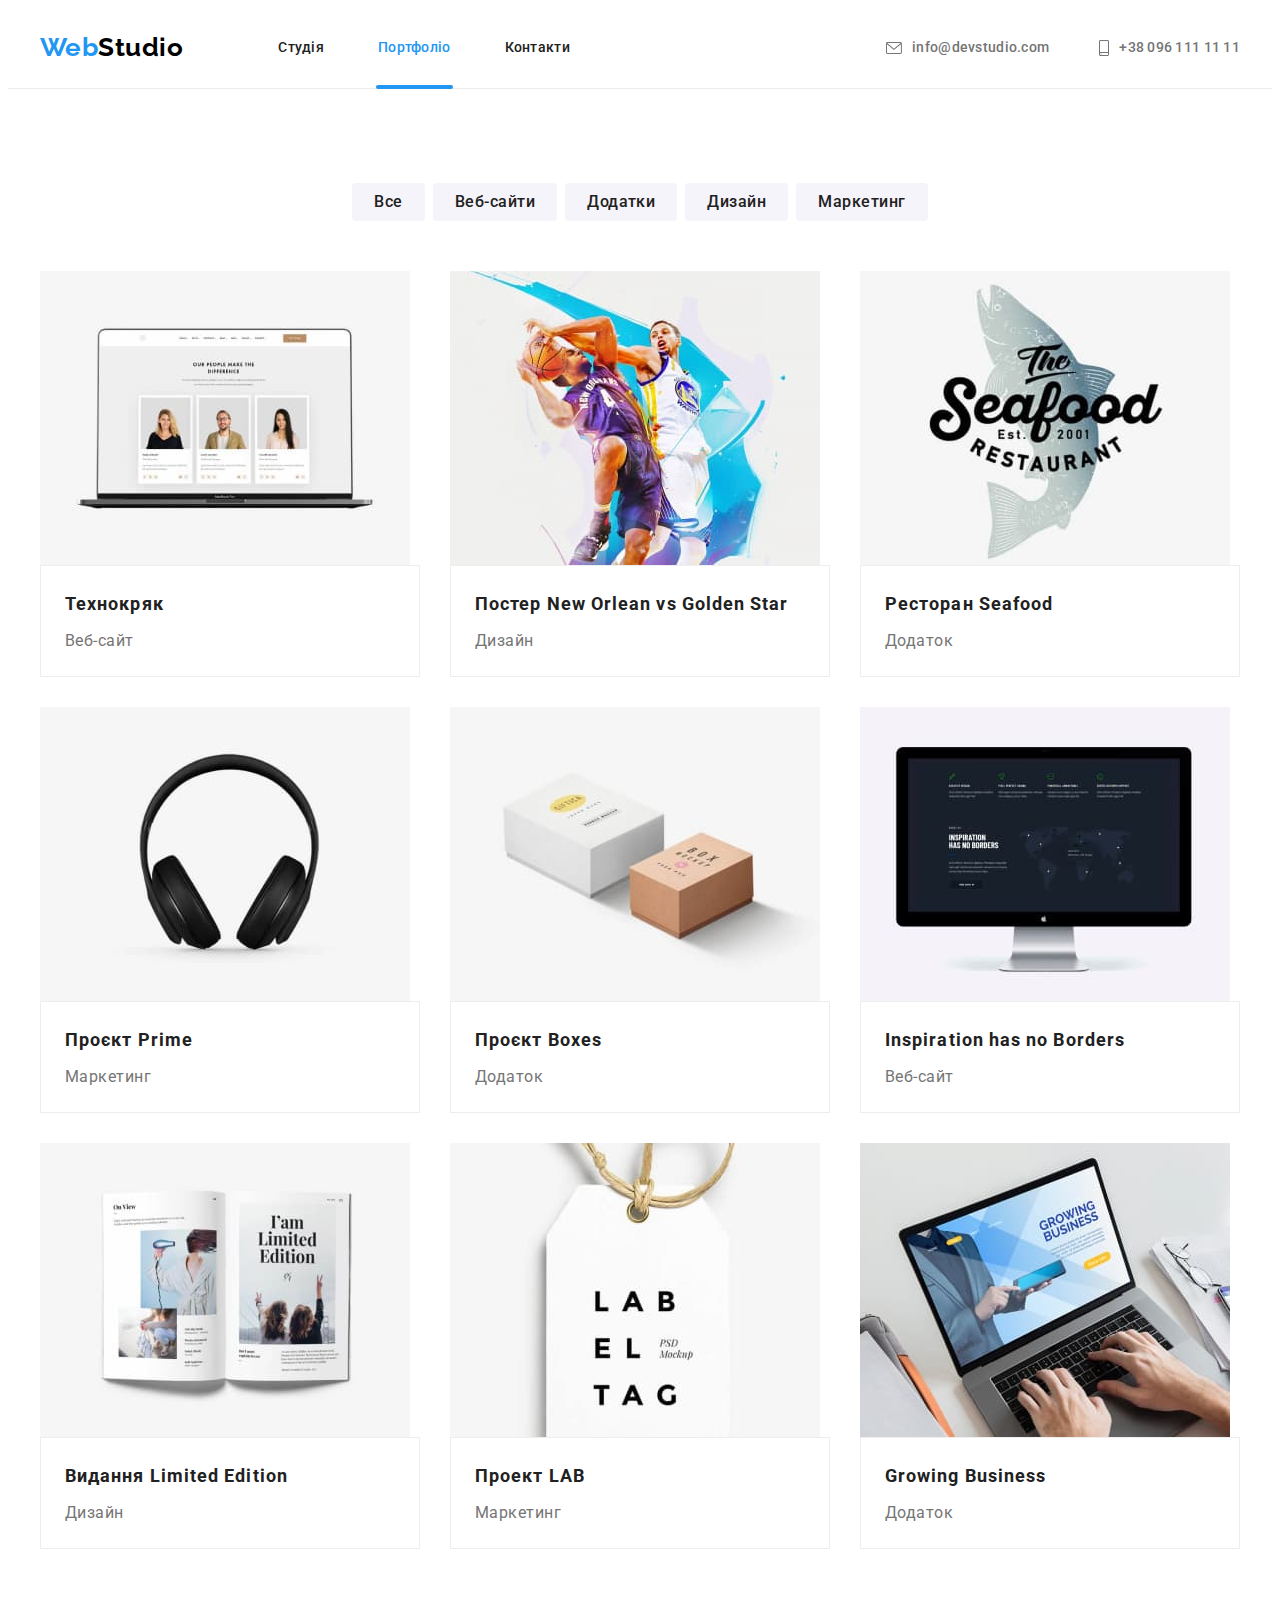
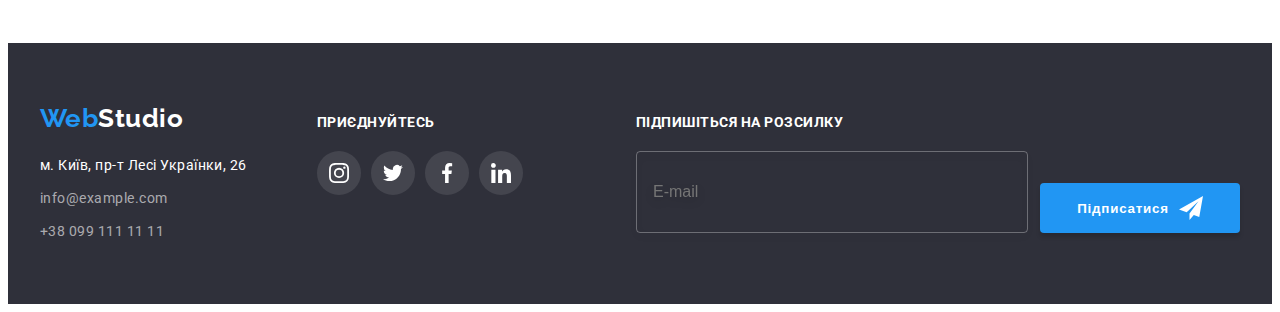
==== portfolio.html @ da23e542 "add partials" ====
<!DOCTYPE html>
<html lang="uk">
	<head>
		<meta charset="UTF-8" />
		<meta http-equiv="X-UA-Compatible" content="IE=edge" />
		<meta name="viewport" content="width=device-width, initial-scale=1.0" />
		<title>Document</title>
		<link rel="preconnect" href="https://fonts.googleapis.com" />
		<link rel="preconnect" href="https://fonts.gstatic.com" crossorigin />
		<link
			href="https://fonts.googleapis.com/css2?family=Raleway:wght@700&family=Roboto:wght@400;500;700;900&display=swap"
			rel="stylesheet"
		/>
		<link
			rel="stylesheet"
			href="https://cdnjs.cloudflare.com/ajax/libs/modern-normalize/1.1.0/modern-normalize.min.css"
			integrity="sha512-wpPYUAdjBVSE4KJnH1VR1HeZfpl1ub8YT/NKx4PuQ5NmX2tKuGu6U/JRp5y+Y8XG2tV+wKQpNHVUX03MfMFn9Q=="
			crossorigin="anonymous"
			referrerpolicy="no-referrer"
		/>
		<link rel="stylesheet" href="./css/styles.css" />
		<link rel="stylesheet" href="./css/main.min.css" />
	</head>
	<body>
		<!--  Шапка сторінки  -->
		<header class="header">
			<div class="container header-container">
				<nav class="header-nav">
					<a href="./index.html" class="header-logo link"> Web<span>Studio</span> </a>

					<ul class="header-list list">
						<li class="header-item">
							<a href="./index.html" class="header-link link">Студія</a>
						</li>
						<li class="header-item">
							<a href="./portfolio.html" class="header-link link current">Портфоліо</a>
						</li>
						<li class="header-item">
							<a href="" class="header-link link">Контакти</a>
						</li>
					</ul>
				</nav>

				<ul class="contacts-list list">
					<li class="contacts-item">
						<a href="mailto:info@devstudio.com" class="contacts-link link">
							<svg class="header-contact-icon" width="16" height="12">
								<use href="./images/icons.svg#icon-envelope"></use>
							</svg>
							info@devstudio.com
						</a>
					</li>
					<li class="contacts-item">
						<a href="tel:+380961111111" class="contacts-link link">
							<svg class="header-contact-icon" width="10" height="16">
								<use href="./images/icons.svg#icon-smartphone"></use>
							</svg>
							+38 096 111 11 11</a
						>
					</li>
				</ul>
			</div>
		</header>

		<!--  Унікальний контент сторінки  -->
		<main>
			<section class="projects section">
				<h1 class="visually-hidden">Портфоліо</h1>

				<div class="container">
					<!-- Button -->
					<ul class="buttons-list list">
						<li class="buttons-item">
							<button type="button" class="portfolio-btn">Все</button>
						</li>
						<li class="buttons-item">
							<button type="button" class="portfolio-btn">Веб-сайти</button>
						</li>
						<li class="buttons-item">
							<button type="button" class="portfolio-btn">Додатки</button>
						</li>
						<li class="buttons-item">
							<button type="button" class="portfolio-btn">Дизайн</button>
						</li>
						<li class="buttons-item">
							<button type="button" class="portfolio-btn">Маркетинг</button>
						</li>
					</ul>

					<!-- Project -->
					<ul class="projects-list list">
						<li class="project-item">
							<a href="" class="project-link link">
								<div class="project-overlay">
									<img src="./images/w-technokryak.jpg" alt="сторінка сайту на екрані ноутбука" width="370" />

									<p class="project-text">
										Ресурс пропонує комплексні пропозиції з різним рівнем функціоналу та сервісів. Все це дозволить
										відвідувачу отримати вичерпні відомості про компанію чи приватну особу.
									</p>
								</div>

								<div class="project-info">
									<h2 class="projects-title">Технокряк</h2>
									<p class="projects-text">Веб-сайт</p>
								</div>
							</a>
						</li>
						<li class="project-item">
							<a href="" class="project-link link">
								<div class="project-overlay">
									<img src="./images/d-neworlean.jpg" alt="чоловіки грають в баскетбол" width="370" />

									<p class="project-text">
										Ресурс пропонує комплексні пропозиції з різним рівнем функціоналу та сервісів. Все це дозволить
										відвідувачу отримати вичерпні відомості про компанію чи приватну особу.
									</p>
								</div>

								<div class="project-info">
									<h2 class="projects-title">
										Постер
										<span lang="en">New Orlean vs Golden Star</span>
									</h2>
									<p class="projects-text">Дизайн</p>
								</div>
							</a>
						</li>
						<li class="project-item">
							<a href="" class="project-link link">
								<div class="project-overlay">
									<img src="./images/a-seafood.jpg" alt="малюнок риби" width="370" />

									<p class="project-text">
										Ресурс пропонує комплексні пропозиції з різним рівнем функціоналу та сервісів. Все це дозволить
										відвідувачу отримати вичерпні відомості про компанію чи приватну особу.
									</p>
								</div>

								<div class="project-info">
									<h2 class="projects-title">
										Ресторан
										<span lang="en">Seafood</span>
									</h2>
									<p class="projects-text">Додаток</p>
								</div>
							</a>
						</li>
						<li class="project-item">
							<a href="" class="project-link link">
								<div class="project-overlay">
									<img src="./images/m-prime.jpg" alt="великі навушники" width="370" />

									<p class="project-text">
										Ресурс пропонує комплексні пропозиції з різним рівнем функціоналу та сервісів. Все це дозволить
										відвідувачу отримати вичерпні відомості про компанію чи приватну особу.
									</p>
								</div>

								<div class="project-info">
									<h2 class="projects-title">
										Проєкт
										<span lang="en">Prime</span>
									</h2>
									<p class="projects-text">Маркетинг</p>
								</div>
							</a>
						</li>
						<li class="project-item">
							<a href="" class="project-link link">
								<div class="project-overlay">
									<img src="./images/a-boxes.jpg" alt="дві коробки" width="370" />

									<p class="project-text">
										Ресурс пропонує комплексні пропозиції з різним рівнем функціоналу та сервісів. Все це дозволить
										відвідувачу отримати вичерпні відомості про компанію чи приватну особу.
									</p>
								</div>

								<div class="project-info">
									<h2 class="projects-title">
										Проєкт
										<span lang="en">Boxes</span>
									</h2>
									<p class="projects-text">Додаток</p>
								</div>
							</a>
						</li>
						<li class="project-item">
							<a href="" class="project-link link">
								<div class="project-overlay">
									<img src="./images/w-inspiration.jpg" alt="монітор комп'ютера з відкритою сторінкою" width="370" />

									<p class="project-text">
										Ресурс пропонує комплексні пропозиції з різним рівнем функціоналу та сервісів. Все це дозволить
										відвідувачу отримати вичерпні відомості про компанію чи приватну особу.
									</p>
								</div>

								<div class="project-info">
									<h2 class="projects-title">
										<span lang="en">Inspiration has no Borders</span>
									</h2>
									<p class="projects-text">Веб-сайт</p>
								</div>
							</a>
						</li>
						<li class="project-item">
							<a href="" class="project-link link">
								<div class="project-overlay">
									<img
										src="./images/d-limited.jpg"
										alt="відкрита книга із зображенням жінок з довгим волоссям"
										width="370"
									/>

									<p class="project-text">
										Ресурс пропонує комплексні пропозиції з різним рівнем функціоналу та сервісів. Все це дозволить
										відвідувачу отримати вичерпні відомості про компанію чи приватну особу.
									</p>
								</div>

								<div class="project-info">
									<h2 class="projects-title">
										Видання
										<span lang="en">Limited Edition</span>
									</h2>
									<p class="projects-text">Дизайн</p>
								</div>
							</a>
						</li>
						<li class="project-item">
							<a href="" class="project-link link">
								<div class="project-overlay">
									<img src="./images/m-lab.jpg" alt="бірка на шнурку" width="370" />

									<p class="project-text">
										Ресурс пропонує комплексні пропозиції з різним рівнем функціоналу та сервісів. Все це дозволить
										відвідувачу отримати вичерпні відомості про компанію чи приватну особу.
									</p>
								</div>

								<div class="project-info">
									<h2 class="projects-title">
										Проект
										<span lang="en">LAB</span>
									</h2>
									<p class="projects-text">Маркетинг</p>
								</div>
							</a>
						</li>
						<li class="project-item">
							<a href="" class="project-link link">
								<div class="project-overlay">
									<img src="./images/a-growing.jpg" alt="людина працює на ноутбуці" width="370" />

									<p class="project-text">
										Ресурс пропонує комплексні пропозиції з різним рівнем функціоналу та сервісів. Все це дозволить
										відвідувачу отримати вичерпні відомості про компанію чи приватну особу.
									</p>
								</div>

								<div class="project-info">
									<h2 class="projects-title">
										<span lang="en">Growing Business</span>
									</h2>
									<p class="projects-text">Додаток</p>
								</div>
							</a>
						</li>
					</ul>
				</div>
			</section>
		</main>

		<!--  Підвал  -->
		<footer class="footer">
			<div class="container footer-info">
				<div class="footer-contact">
					<a href="./index.html" class="footer-logo link"> Web<span>Studio</span> </a>
					<address class="footer-address">
						<ul class="footer-list list">
							<li class="footer-item">
								<a
									href="https://goo.gl/maps/7Z4Gu6gyvnYNkvbY8"
									target="_blank"
									rel="noopener noreferrer nofollow"
									class="footer-location link"
								>
									м. Київ, пр-т Лесі Українки, 26
								</a>
							</li>
							<li class="footer-item">
								<a href="mailto:info@example.com" class="footer-link link">info@example.com</a>
							</li>
							<li class="footer-item">
								<a href="tel:+380991111111" class="footer-link link">+38 099 111 11 11</a>
							</li>
						</ul>
					</address>
				</div>
				<div class="footer-socials">
					<h2 class="footer-title">приєднуйтесь</h2>

					<ul class="footer-socials-list list">
						<li class="footer-socials-item">
							<a href="" class="footer-socials-link" aria-label="Instagram">
								<span class="visually-hidden">Instagram</span>
								<svg class="footer-social-icon" width="20" height="20">
									<use href="./images/icons.svg#icon-instagram"></use>
								</svg>
							</a>
						</li>
						<li class="footer-socials-item">
							<a href="" class="footer-socials-link" aria-label="Twitter">
								<span class="visually-hidden">Twitter</span>
								<svg class="footer-social-icon" width="20" height="20">
									<use href="./images/icons.svg#icon-twitter"></use>
								</svg>
							</a>
						</li>
						<li class="footer-socials-item">
							<a href="" class="footer-socials-link" aria-label="Facebook">
								<span class="visually-hidden">Facebook</span>
								<svg class="footer-social-icon" width="20" height="20">
									<use href="./images/icons.svg#icon-facebook"></use>
								</svg>
							</a>
						</li>
						<li class="footer-socials-item">
							<a href="" class="footer-socials-link" aria-label="Linked In">
								<span class="visually-hidden">Linked In</span>
								<svg class="footer-social-icon" width="20" height="20">
									<use href="./images/icons.svg#icon-linkedin"></use>
								</svg>
							</a>
						</li>
					</ul>
				</div>

				<form class="footer-form">
					<div class="footer-form-input">
						<label for="footer-email" class="footer-title-input">Підпишіться на розсилку</label>
						<input type="email" class="footer-input" name="email" id="footer-email" placeholder="E-mail" required />
					</div>
					<button type="submit" class="footer-button">
						Підписатися
						<svg class="footer-input-icon" width="24" height="24">
							<use href="./images/icons.svg#icon-send"></use>
						</svg>
					</button>
				</form>
			</div>
		</footer>
	</body>
</html>
---- css/styles.css ----
:root {
	--primary-text-color: #212121;
	--secondary-text-color: #757575;
	--tertiary-text-color: #ffffff;
	--accent-color: #2196f3;
	--primary-btn-color: #2196f3;
	--secondary-btn-color: #f5f4fa;
	--logo-color: #000000;
	--primary-bg-color: #ffffff;
	--secondary-bg-color: #2f303a;
	--section-bg-color: #f5f4fa;
	--link-color: rgba(255, 255, 255, 0.6);
	--primary-icon-color: #afb1b8;
	--transition-duration: 250ms;
	--transition-timing-function: cubic-bezier(0.4, 0, 0.2, 1);
	--overlay: rgba(33, 150, 243, 0.9);
	--button-hover: #188ce8;
}

body {
	font-family: "Roboto", sans-serif;
	font-size: 16px;
	line-height: 1.14;
	letter-spacing: 0.03em;
	color: var(--primary-text-color);
	background-color: var(--primary-bg-color);
}

.container {
	width: 1200px;
	padding-right: 15px;
	padding-left: 15px;
	margin: 0 auto;
}

h1,
h2,
h3,
h4,
h5,
h6,
ul,
p {
	margin: 0;
}

ul,
p {
	padding-left: 0;
}

img {
	display: block;
	max-width: 100%;
	height: auto;
}

.list {
	list-style: none;
}

.link {
	text-decoration: none;
}

.section {
	padding: 94px 0;
}

/* ---------- header ----------*/

/* ---------- hero ---------- */

/* ---------- features ---------- */

/* ---------- abaut us ---------- */

/* ---------- team ---------- */

/* ---------- Client ---------- */

/* ---------- portfolio ---------- */

/* ---------- button ---------- */

/* ---------- projects ---------- */

/* ---------- footer ---------- */

/* ---------- form ---------- */
/* ---------- modal ---------- */
---- css/main.min.css ----
.header-logo,.footer-logo{font-family:"Raleway",sans-serif;font-weight:700;font-size:26px;line-height:1.19;color:var(--accent-color)}.header-logo{margin-right:93px;padding-top:24px;padding-bottom:25px}.header-logo span{color:var(--logo-color)}.footer-logo span{color:var(--tertiary-text-color)}.header{border-bottom:1px solid #ececec}.header-container{display:flex;align-items:center}.header-nav{display:flex;align-items:center}.header-list{display:flex}.header-list .current{position:relative;color:var(--accent-color)}.current::after{display:block;content:"";position:absolute;left:0;bottom:-1px;width:100%;height:4px;border-radius:2px;background-color:var(--accent-color)}.header-item:not(:last-child){margin-right:50px}.header-link{display:block;padding-top:32px;padding-right:2px;padding-left:2px;padding-bottom:32px;font-weight:500;font-size:14px;letter-spacing:.02em;color:var(--primary-text-color);transition:color var(--transition-duration) var(--transition-timing-function)}.header-link:hover,.header-link:focus{color:var(--accent-color)}.contacts-list{display:flex;margin-left:auto}.contacts-item+.contacts-item{margin-left:50px}.contacts-link{display:flex;align-items:center;padding-top:32px;padding-bottom:32px;font-style:normal;font-weight:500;font-size:14px;letter-spacing:.02em;color:var(--secondary-text-color);transition:color var(--transition-duration) var(--transition-timing-function)}.contacts-link:hover,.contacts-link:focus{color:var(--accent-color)}.header-contact-icon{fill:currentColor;margin-right:10px}.hero{max-width:1600px;min-height:600px;margin-right:auto;margin-left:auto;padding-top:200px;padding-bottom:200px;text-align:center;background-color:#c4c4c4;background-image:linear-gradient(to right, rgba(47, 48, 58, 0.4), rgba(47, 48, 58, 0.4)),url(../images/hero.jpg);background-repeat:no-repeat;background-position:center;background-size:cover}.hero-title{width:696px;margin-left:auto;margin-right:auto;margin-bottom:30px;font-weight:900;font-size:44px;line-height:1.36;letter-spacing:.06em;text-transform:uppercase;color:var(--tertiary-text-color)}.hero-btn{display:inline-block;min-width:216px;padding:10px 32px;border:none;border-radius:4px;font-family:inherit;font-weight:700;font-size:16px;line-height:1.88;letter-spacing:.06em;text-decoration:none;color:var(--tertiary-text-color);background-color:var(--primary-btn-color);filter:drop-shadow(0px 4px 4px rgba(0, 0, 0, 0.15));cursor:pointer;transition:background-color var(--transition-duration) var(--transition-timing-function)}.hero-btn:hover,.hero-btn:focus{background-color:var(--button-hover)}.features{color:var(--secondary-text-color)}.visually-hidden{position:absolute;white-space:nowrap;width:1px;height:1px;overflow:hidden;border:0;padding:0;clip:rect(0 0 0 0);clip-path:inset(50%);margin:-1px}.features-list{display:flex}.features-item{width:calc((100% - 90px)/4)}.features-item:not(:last-child){margin-right:30px}.features-item-icon{display:flex;justify-content:center;align-items:center;height:120px;margin-bottom:30px;border-radius:4px;background-color:var(--section-bg-color)}.feature-title,.label{font-size:14px;text-transform:uppercase;color:var(--primary-text-color)}.feature-title{margin-bottom:10px}.features-text{font-size:14px;line-height:1.71}.abaut{padding-top:0;text-align:center}.title{margin-bottom:50px;font-size:36px;line-height:1.17}.abaut-list{display:flex;justify-content:space-between}.abaut-item{position:relative}.label{position:absolute;display:flex;justify-content:center;align-items:center;bottom:0;width:100%;height:70px;color:var(--tertiary-text-color);background-color:rgba(47,48,58,.8)}.team{line-height:1.19;text-align:center;background-color:var(--section-bg-color)}.team-list{display:flex;justify-content:space-between}.team-item{width:270px;border-radius:0px 0px 4px 4px;background-color:var(--primary-bg-color);box-shadow:0px 1px 3px rgba(0,0,0,.12),0px 1px 1px rgba(0,0,0,.14),0px 2px 1px rgba(0,0,0,.2)}.team-info{padding:30px 32px;text-align:center}.team-title{margin-bottom:10px;font-weight:500;font-size:16px}.team-text{color:var(--secondary-text-color);margin-bottom:16px}.team-social-list{display:flex}.team-social-item:not(:last-child){margin-right:10px}.team-social-item{width:44px;height:44px}.team-social-link{display:flex;justify-content:center;align-items:center;width:100%;height:100%;border-radius:50%;fill:var(--primary-icon-color);transition:background-color var(--transition-duration) var(--transition-timing-function),fill var(--transition-duration) var(--transition-timing-function)}.team-social-link:hover,.team-social-link:focus{background-color:var(--accent-color);fill:#fff}.clients{text-align:center}.clients-list{display:flex}.clients-item{width:170px;height:92px}.clients-item:not(:last-child){margin-right:30px}.clients-link{display:flex;justify-content:center;align-items:center;width:100%;height:100%;border:1px solid var(--primary-icon-color);border-radius:4px;fill:var(--primary-icon-color);transition:border-color var(--transition-duration) var(--transition-timing-function),fill var(--transition-duration) var(--transition-timing-function)}.clients-link:hover,.clients-link:focus{border-color:var(--accent-color);fill:var(--accent-color)}.buttons-list{display:flex;justify-content:center;margin-bottom:50px}.buttons-item:not(:last-child){margin-right:8px}.portfolio-btn{display:inline-block;padding:6px 22px;border-radius:4px;border:none;font-family:inherit;font-weight:500;font-size:16px;line-height:1.63;letter-spacing:.03em;text-decoration:none;text-align:center;color:var(--primary-text-color);background-color:var(--secondary-btn-color);transition:color var(--transition-duration) var(--transition-timing-function),background-color var(--transition-duration) var(--transition-timing-function),box-shadow var(--transition-duration) var(--transition-timing-function);cursor:pointer}.portfolio-btn:hover,.portfolio-btn:focus{color:var(--tertiary-text-color);background-color:var(--primary-btn-color);box-shadow:0px 3px 1px rgba(0,0,0,.1),0px 1px 2px rgba(0,0,0,.08),0px 2px 2px rgba(0,0,0,.12)}.projects-list{display:flex;flex-wrap:wrap}.project-item{flex-basis:calc((100% - 60px)/3)}.project-item:not(:nth-child(3n)){margin-right:30px}.project-item:not(:nth-last-child(-n+3)){margin-bottom:30px}.project-link{display:block;transition:box-shadow var(--transition-duration) var(--transition-timing-function)}.project-overlay{position:relative;overflow:hidden}.project-text{position:absolute;padding:63px 24px;top:0;left:0;width:100%;height:100%;color:var(--tertiary-text-color);background-color:var(--overlay);font-size:18px;line-height:1.56;letter-spacing:.03em;transform:translateY(100%);transition:transform var(--transition-duration) var(--transition-timing-function)}.project-link:hover .project-text,.project-link:focus .project-text{box-shadow:0px 1px 1px rgba(0,0,0,.12),0px 4px 4px rgba(0,0,0,.06),1px 4px 6px rgba(0,0,0,.16);transform:translateY(0)}.project-info{padding:20px 24px;border:1px solid #eee}.projects-title{margin-bottom:4px;font-size:18px;line-height:2;letter-spacing:.06em;color:var(--primary-text-color)}.projects-text{line-height:1.88;color:var(--secondary-text-color)}.footer{padding-top:60px;padding-bottom:60px;background-color:var(--secondary-bg-color)}.footer-info{display:flex;align-items:baseline}.footer-contact{margin-right:70px}.footer-address{margin-top:20px}.footer-item:not(:last-child){margin-bottom:9px}.footer-location,.footer-link{font-style:normal;font-weight:400;font-size:14px;line-height:1.71}.footer-location{color:var(--tertiary-text-color);transition:color var(--transition-duration) var(--transition-timing-function)}.footer-link{color:rgba(255,255,255,.6);transition:color var(--transition-duration) var(--transition-timing-function)}.footer-location:hover,.footer-location:focus,.footer-link:hover,.footer-link:focus{color:var(--accent-color)}.footer-title{margin-bottom:20px;font-size:14px;text-transform:uppercase;color:var(--tertiary-text-color)}.footer-socials-list{display:flex}.footer-socials-item:not(:last-child){margin-right:10px}.footer-socials-item{width:44px;height:44px}.footer-socials-link{display:flex;justify-content:center;align-items:center;width:100%;height:100%;border-radius:50%;fill:var(--tertiary-text-color);background-color:rgba(255,255,255,.1);transition:background-color var(--transition-duration) var(--transition-timing-function)}.footer-socials-link:hover,.footer-socials-link:focus{background-color:var(--accent-color)}.footer-form{display:flex;align-items:flex-end;margin-left:auto}.footer-form-input{display:flex;flex-direction:column}.footer-title-input{display:inline-block;margin-bottom:20px;font-weight:700;font-size:14px;text-transform:uppercase;color:var(--tertiary-text-color);cursor:pointer}.footer-input{padding:15px 16px;width:358px;height:50px;border:1px solid rgba(255,255,255,.3);filter:drop-shadow(0px 4px 4px rgba(0, 0, 0, 0.15));border-radius:4px;font-weight:400;font-size:16px;line-height:1.25;color:var(--link-color);background-color:rgba(0,0,0,0)}.footer-button{display:flex;justify-content:center;align-items:center;min-width:200px;height:50px;margin-left:12px;font-weight:700;line-height:1.88;letter-spacing:.06em;color:var(--tertiary-text-color);background-color:var(--primary-btn-color);box-shadow:0px 4px 4px rgba(0,0,0,.15);border-radius:4px;border:none;cursor:pointer;transition:background-color var(--transition-duration) var(--transition-timing-function)}.footer-button:hover,.footer-button:focus{background-color:var(--button-hover)}.footer-input-icon{margin-left:10px;fill:#fff}.backdrop{position:fixed;top:0;left:0;width:100%;height:100%;background:rgba(0,0,0,.2);border:1px solid #000;visibility:visible;opacity:1;transition:visibility var(--transition-duration) var(--transition-timing-function),opacity var(--transition-duration) var(--transition-timing-function)}.backdrop.is-hidden{visibility:hidden;opacity:0;pointer-events:none}.modal{position:absolute;padding:40px;top:50%;left:50%;width:528px;min-height:581px;background:var(--primary-bg-color);box-shadow:0px 1px 3px rgba(0,0,0,.12),0px 1px 1px rgba(0,0,0,.14),0px 2px 1px rgba(0,0,0,.2);border-radius:4px;transform:translate(-50%, -50%) scale(1);transition:transform var(--transition-duration) var(--transition-timing-function),scale var(--transition-duration) var(--transition-timing-function)}.backdrop.is-hidden .modal{transform:translate(-50%, -50%) scale(0)}.btn-close{position:absolute;display:flex;justify-content:center;align-items:center;top:8px;right:8px;width:30px;height:30px;border-radius:50%;border:1px solid rgba(0,0,0,.1);background:#fff;cursor:pointer;transition:fill var(--transition-duration) var(--transition-timing-function)}.btn-close:hover,.btn-close:focus{fill:var(--accent-color)}.modal-title{margin-bottom:12px;font-weight:700;font-size:20px;line-height:1.15;text-align:center;letter-spacing:.03em;color:var(--primary-text-color)}.modal-form{display:flex;flex-direction:column}.form-field:not(:last-child){margin-bottom:10px}.modal-label{margin-bottom:4px;font-weight:400;font-size:12px;line-height:1.17;letter-spacing:.01em;color:var(--secondary-text-color);cursor:pointer}.input-wrap{display:flex;align-items:center;position:relative;cursor:pointer;transition:fill var(--transition-duration) var(--transition-timing-function)}.modal-input{width:100%;height:40px;padding:12px 12px 12px 42px;border:1px solid rgba(33,33,33,.2);border-radius:4px;outline:rgba(0,0,0,0);cursor:pointer;transition:border-color var(--transition-duration) var(--transition-timing-function)}.modal-input:hover,.modal-input:focus,.modal-textarea:hover,.modal-textarea:focus{border-color:var(--accent-color)}.modal-icon{position:absolute;left:12px;top:50%;transform:translateY(-50%);transition:fill var(--transition-duration) var(--transition-timing-function)}.modal-input:hover+.modal-icon,.modal-input:focus+.modal-icon{fill:var(--accent-color)}.textarea-field{margin-bottom:20px}.modal-textarea{width:100%;height:120px;padding:12px 16px;border:1px solid rgba(33,33,33,.2);border-radius:4px;outline:rgba(0,0,0,0);font-size:12px;line-height:1.17;letter-spacing:.01em;resize:none;cursor:pointer;transition:border-color var(--transition-duration) var(--transition-timing-function)}.modal-textarea::placeholder{color:rgba(117,117,117,.5)}.check-label,.label-policy{display:flex;justify-content:center;align-items:center;font-size:14px;line-height:1.71;letter-spacing:.03em;color:var(--secondary-text-color)}.check-label span{display:flex;justify-content:center;align-items:center;width:16px;height:15px;border:2px solid #212121;border-radius:2px;margin-right:8px;transition:background-color var(--transition-duration) var(--transition-timing-function),border-color var(--transition-duration) var(--transition-timing-function)}.check-label-icon{fill:rgba(0,0,0,0);transition:fill var(--transition-duration) var(--transition-timing-function)}.modal-check:checked+.check-label span{background-color:var(--accent-color);border-color:var(--accent-color)}.modal-check:focus+.check-label span{border-color:var(--accent-color)}.modal-check:checked+.check-label .check-label-icon{fill:#fff}.label-policy{text-decoration-line:underline;color:var(--accent-color)}.modal-btn{min-width:200px;height:50px;padding:10px 52px;margin-left:auto;margin-right:auto;font-weight:700;font-size:16px;line-height:1.88;text-align:center;letter-spacing:.06em;color:var(--tertiary-text-color);background-color:var(--primary-btn-color);box-shadow:0px 4px 4px rgba(0,0,0,.15);border-radius:4px;border:none;transition:background-color var(--transition-duration) var(--transition-timing-function)}.modal-btn:hover,.modal-btn:focus{background-color:var(--button-hover)}/*# sourceMappingURL=main.min.css.map */
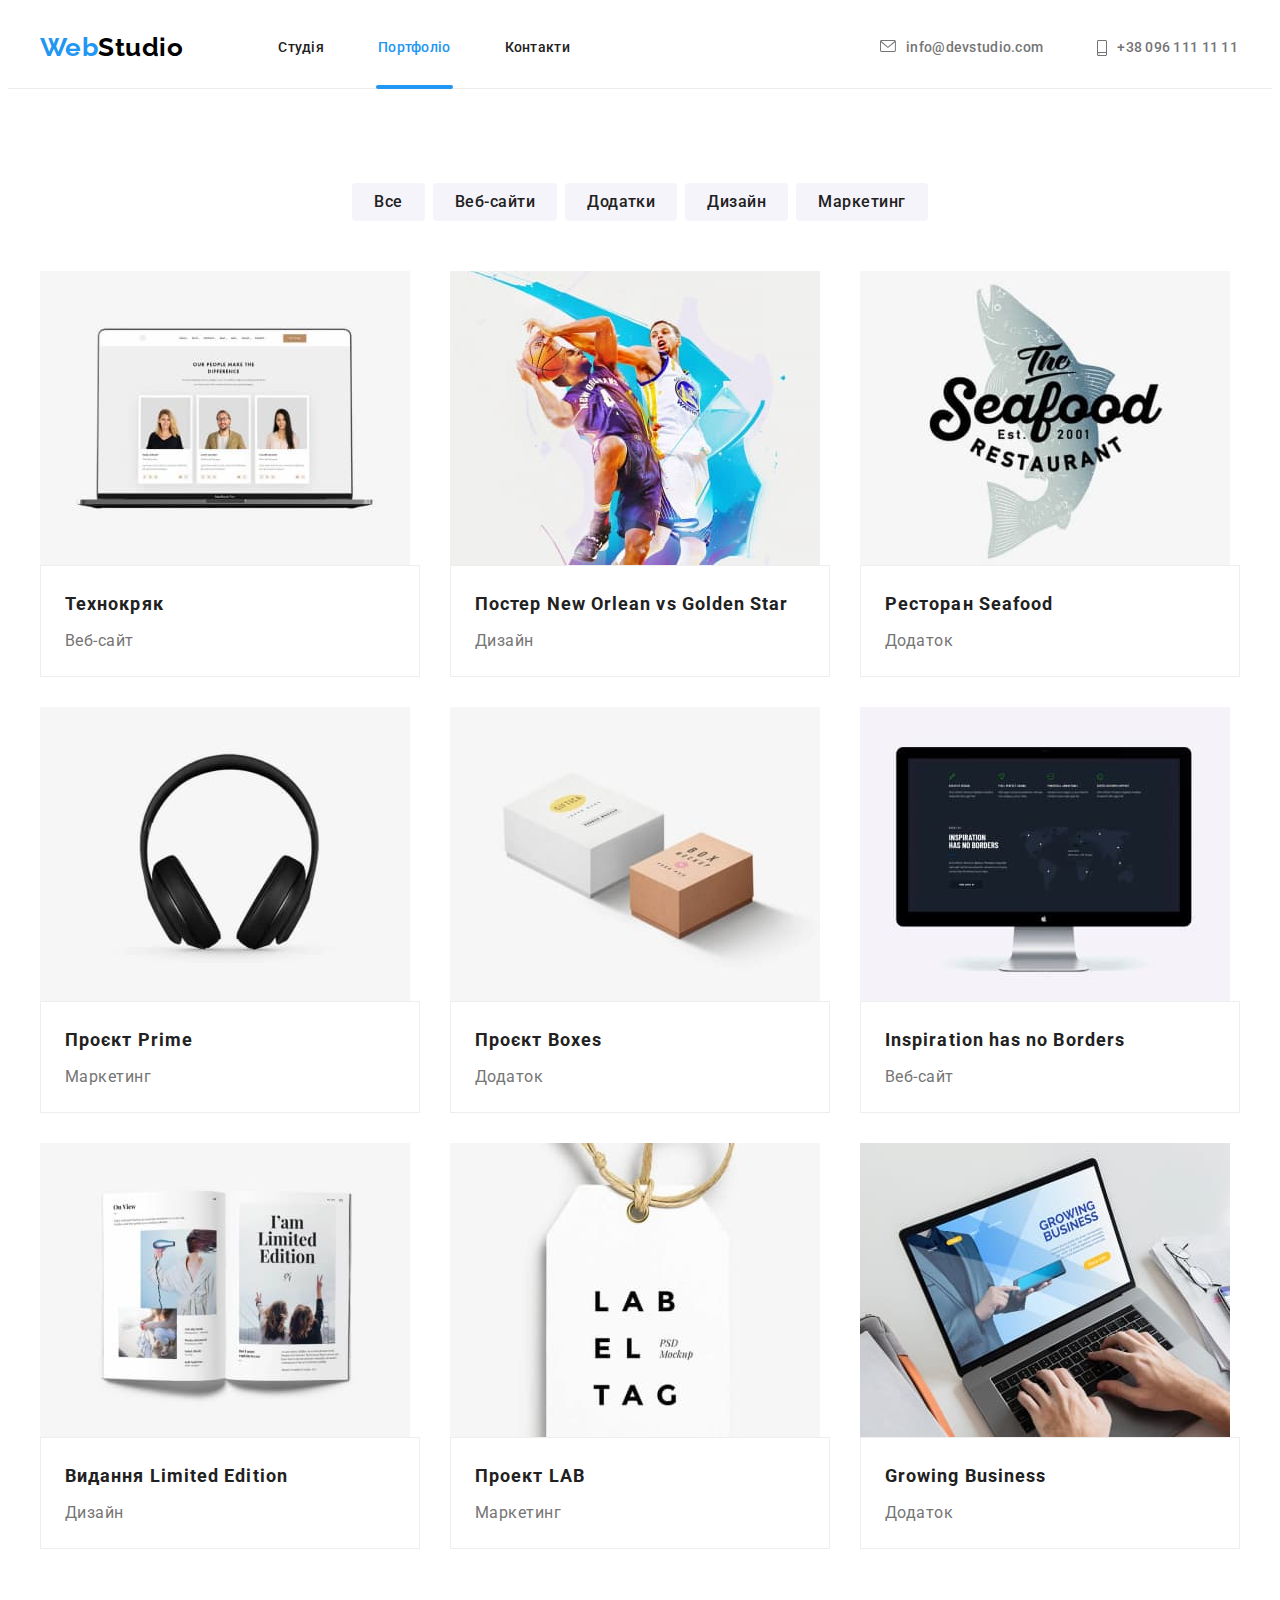
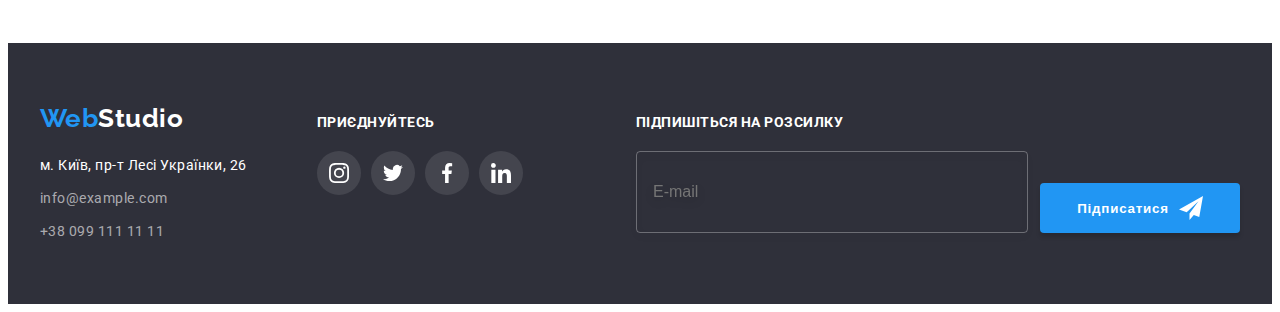
==== commit edd583a3: "add mixin" ====
--- a/portfolio.html
+++ b/portfolio.html
@@ -18,16 +18,15 @@
 			crossorigin="anonymous"
 			referrerpolicy="no-referrer"
 		/>
-		<link rel="stylesheet" href="./css/styles.css" />
 		<link rel="stylesheet" href="./css/main.min.css" />
 	</head>
 	<body>
 		<!--  Шапка сторінки  -->
 		<header class="header">
 			<div class="container header-container">
+				<a href="./index.html" class="header-logo link"> Web<span>Studio</span> </a>
+
 				<nav class="header-nav">
-					<a href="./index.html" class="header-logo link"> Web<span>Studio</span> </a>
-
 					<ul class="header-list list">
 						<li class="header-item">
 							<a href="./index.html" class="header-link link">Студія</a>
--- a/css/main.min.css
+++ b/css/main.min.css
@@ -1 +1 @@
-.header-logo,.footer-logo{font-family:"Raleway",sans-serif;font-weight:700;font-size:26px;line-height:1.19;color:var(--accent-color)}.header-logo{margin-right:93px;padding-top:24px;padding-bottom:25px}.header-logo span{color:var(--logo-color)}.footer-logo span{color:var(--tertiary-text-color)}.header{border-bottom:1px solid #ececec}.header-container{display:flex;align-items:center}.header-nav{display:flex;align-items:center}.header-list{display:flex}.header-list .current{position:relative;color:var(--accent-color)}.current::after{display:block;content:"";position:absolute;left:0;bottom:-1px;width:100%;height:4px;border-radius:2px;background-color:var(--accent-color)}.header-item:not(:last-child){margin-right:50px}.header-link{display:block;padding-top:32px;padding-right:2px;padding-left:2px;padding-bottom:32px;font-weight:500;font-size:14px;letter-spacing:.02em;color:var(--primary-text-color);transition:color var(--transition-duration) var(--transition-timing-function)}.header-link:hover,.header-link:focus{color:var(--accent-color)}.contacts-list{display:flex;margin-left:auto}.contacts-item+.contacts-item{margin-left:50px}.contacts-link{display:flex;align-items:center;padding-top:32px;padding-bottom:32px;font-style:normal;font-weight:500;font-size:14px;letter-spacing:.02em;color:var(--secondary-text-color);transition:color var(--transition-duration) var(--transition-timing-function)}.contacts-link:hover,.contacts-link:focus{color:var(--accent-color)}.header-contact-icon{fill:currentColor;margin-right:10px}.hero{max-width:1600px;min-height:600px;margin-right:auto;margin-left:auto;padding-top:200px;padding-bottom:200px;text-align:center;background-color:#c4c4c4;background-image:linear-gradient(to right, rgba(47, 48, 58, 0.4), rgba(47, 48, 58, 0.4)),url(../images/hero.jpg);background-repeat:no-repeat;background-position:center;background-size:cover}.hero-title{width:696px;margin-left:auto;margin-right:auto;margin-bottom:30px;font-weight:900;font-size:44px;line-height:1.36;letter-spacing:.06em;text-transform:uppercase;color:var(--tertiary-text-color)}.hero-btn{display:inline-block;min-width:216px;padding:10px 32px;border:none;border-radius:4px;font-family:inherit;font-weight:700;font-size:16px;line-height:1.88;letter-spacing:.06em;text-decoration:none;color:var(--tertiary-text-color);background-color:var(--primary-btn-color);filter:drop-shadow(0px 4px 4px rgba(0, 0, 0, 0.15));cursor:pointer;transition:background-color var(--transition-duration) var(--transition-timing-function)}.hero-btn:hover,.hero-btn:focus{background-color:var(--button-hover)}.features{color:var(--secondary-text-color)}.visually-hidden{position:absolute;white-space:nowrap;width:1px;height:1px;overflow:hidden;border:0;padding:0;clip:rect(0 0 0 0);clip-path:inset(50%);margin:-1px}.features-list{display:flex}.features-item{width:calc((100% - 90px)/4)}.features-item:not(:last-child){margin-right:30px}.features-item-icon{display:flex;justify-content:center;align-items:center;height:120px;margin-bottom:30px;border-radius:4px;background-color:var(--section-bg-color)}.feature-title,.label{font-size:14px;text-transform:uppercase;color:var(--primary-text-color)}.feature-title{margin-bottom:10px}.features-text{font-size:14px;line-height:1.71}.abaut{padding-top:0;text-align:center}.title{margin-bottom:50px;font-size:36px;line-height:1.17}.abaut-list{display:flex;justify-content:space-between}.abaut-item{position:relative}.label{position:absolute;display:flex;justify-content:center;align-items:center;bottom:0;width:100%;height:70px;color:var(--tertiary-text-color);background-color:rgba(47,48,58,.8)}.team{line-height:1.19;text-align:center;background-color:var(--section-bg-color)}.team-list{display:flex;justify-content:space-between}.team-item{width:270px;border-radius:0px 0px 4px 4px;background-color:var(--primary-bg-color);box-shadow:0px 1px 3px rgba(0,0,0,.12),0px 1px 1px rgba(0,0,0,.14),0px 2px 1px rgba(0,0,0,.2)}.team-info{padding:30px 32px;text-align:center}.team-title{margin-bottom:10px;font-weight:500;font-size:16px}.team-text{color:var(--secondary-text-color);margin-bottom:16px}.team-social-list{display:flex}.team-social-item:not(:last-child){margin-right:10px}.team-social-item{width:44px;height:44px}.team-social-link{display:flex;justify-content:center;align-items:center;width:100%;height:100%;border-radius:50%;fill:var(--primary-icon-color);transition:background-color var(--transition-duration) var(--transition-timing-function),fill var(--transition-duration) var(--transition-timing-function)}.team-social-link:hover,.team-social-link:focus{background-color:var(--accent-color);fill:#fff}.clients{text-align:center}.clients-list{display:flex}.clients-item{width:170px;height:92px}.clients-item:not(:last-child){margin-right:30px}.clients-link{display:flex;justify-content:center;align-items:center;width:100%;height:100%;border:1px solid var(--primary-icon-color);border-radius:4px;fill:var(--primary-icon-color);transition:border-color var(--transition-duration) var(--transition-timing-function),fill var(--transition-duration) var(--transition-timing-function)}.clients-link:hover,.clients-link:focus{border-color:var(--accent-color);fill:var(--accent-color)}.buttons-list{display:flex;justify-content:center;margin-bottom:50px}.buttons-item:not(:last-child){margin-right:8px}.portfolio-btn{display:inline-block;padding:6px 22px;border-radius:4px;border:none;font-family:inherit;font-weight:500;font-size:16px;line-height:1.63;letter-spacing:.03em;text-decoration:none;text-align:center;color:var(--primary-text-color);background-color:var(--secondary-btn-color);transition:color var(--transition-duration) var(--transition-timing-function),background-color var(--transition-duration) var(--transition-timing-function),box-shadow var(--transition-duration) var(--transition-timing-function);cursor:pointer}.portfolio-btn:hover,.portfolio-btn:focus{color:var(--tertiary-text-color);background-color:var(--primary-btn-color);box-shadow:0px 3px 1px rgba(0,0,0,.1),0px 1px 2px rgba(0,0,0,.08),0px 2px 2px rgba(0,0,0,.12)}.projects-list{display:flex;flex-wrap:wrap}.project-item{flex-basis:calc((100% - 60px)/3)}.project-item:not(:nth-child(3n)){margin-right:30px}.project-item:not(:nth-last-child(-n+3)){margin-bottom:30px}.project-link{display:block;transition:box-shadow var(--transition-duration) var(--transition-timing-function)}.project-overlay{position:relative;overflow:hidden}.project-text{position:absolute;padding:63px 24px;top:0;left:0;width:100%;height:100%;color:var(--tertiary-text-color);background-color:var(--overlay);font-size:18px;line-height:1.56;letter-spacing:.03em;transform:translateY(100%);transition:transform var(--transition-duration) var(--transition-timing-function)}.project-link:hover .project-text,.project-link:focus .project-text{box-shadow:0px 1px 1px rgba(0,0,0,.12),0px 4px 4px rgba(0,0,0,.06),1px 4px 6px rgba(0,0,0,.16);transform:translateY(0)}.project-info{padding:20px 24px;border:1px solid #eee}.projects-title{margin-bottom:4px;font-size:18px;line-height:2;letter-spacing:.06em;color:var(--primary-text-color)}.projects-text{line-height:1.88;color:var(--secondary-text-color)}.footer{padding-top:60px;padding-bottom:60px;background-color:var(--secondary-bg-color)}.footer-info{display:flex;align-items:baseline}.footer-contact{margin-right:70px}.footer-address{margin-top:20px}.footer-item:not(:last-child){margin-bottom:9px}.footer-location,.footer-link{font-style:normal;font-weight:400;font-size:14px;line-height:1.71}.footer-location{color:var(--tertiary-text-color);transition:color var(--transition-duration) var(--transition-timing-function)}.footer-link{color:rgba(255,255,255,.6);transition:color var(--transition-duration) var(--transition-timing-function)}.footer-location:hover,.footer-location:focus,.footer-link:hover,.footer-link:focus{color:var(--accent-color)}.footer-title{margin-bottom:20px;font-size:14px;text-transform:uppercase;color:var(--tertiary-text-color)}.footer-socials-list{display:flex}.footer-socials-item:not(:last-child){margin-right:10px}.footer-socials-item{width:44px;height:44px}.footer-socials-link{display:flex;justify-content:center;align-items:center;width:100%;height:100%;border-radius:50%;fill:var(--tertiary-text-color);background-color:rgba(255,255,255,.1);transition:background-color var(--transition-duration) var(--transition-timing-function)}.footer-socials-link:hover,.footer-socials-link:focus{background-color:var(--accent-color)}.footer-form{display:flex;align-items:flex-end;margin-left:auto}.footer-form-input{display:flex;flex-direction:column}.footer-title-input{display:inline-block;margin-bottom:20px;font-weight:700;font-size:14px;text-transform:uppercase;color:var(--tertiary-text-color);cursor:pointer}.footer-input{padding:15px 16px;width:358px;height:50px;border:1px solid rgba(255,255,255,.3);filter:drop-shadow(0px 4px 4px rgba(0, 0, 0, 0.15));border-radius:4px;font-weight:400;font-size:16px;line-height:1.25;color:var(--link-color);background-color:rgba(0,0,0,0)}.footer-button{display:flex;justify-content:center;align-items:center;min-width:200px;height:50px;margin-left:12px;font-weight:700;line-height:1.88;letter-spacing:.06em;color:var(--tertiary-text-color);background-color:var(--primary-btn-color);box-shadow:0px 4px 4px rgba(0,0,0,.15);border-radius:4px;border:none;cursor:pointer;transition:background-color var(--transition-duration) var(--transition-timing-function)}.footer-button:hover,.footer-button:focus{background-color:var(--button-hover)}.footer-input-icon{margin-left:10px;fill:#fff}.backdrop{position:fixed;top:0;left:0;width:100%;height:100%;background:rgba(0,0,0,.2);border:1px solid #000;visibility:visible;opacity:1;transition:visibility var(--transition-duration) var(--transition-timing-function),opacity var(--transition-duration) var(--transition-timing-function)}.backdrop.is-hidden{visibility:hidden;opacity:0;pointer-events:none}.modal{position:absolute;padding:40px;top:50%;left:50%;width:528px;min-height:581px;background:var(--primary-bg-color);box-shadow:0px 1px 3px rgba(0,0,0,.12),0px 1px 1px rgba(0,0,0,.14),0px 2px 1px rgba(0,0,0,.2);border-radius:4px;transform:translate(-50%, -50%) scale(1);transition:transform var(--transition-duration) var(--transition-timing-function),scale var(--transition-duration) var(--transition-timing-function)}.backdrop.is-hidden .modal{transform:translate(-50%, -50%) scale(0)}.btn-close{position:absolute;display:flex;justify-content:center;align-items:center;top:8px;right:8px;width:30px;height:30px;border-radius:50%;border:1px solid rgba(0,0,0,.1);background:#fff;cursor:pointer;transition:fill var(--transition-duration) var(--transition-timing-function)}.btn-close:hover,.btn-close:focus{fill:var(--accent-color)}.modal-title{margin-bottom:12px;font-weight:700;font-size:20px;line-height:1.15;text-align:center;letter-spacing:.03em;color:var(--primary-text-color)}.modal-form{display:flex;flex-direction:column}.form-field:not(:last-child){margin-bottom:10px}.modal-label{margin-bottom:4px;font-weight:400;font-size:12px;line-height:1.17;letter-spacing:.01em;color:var(--secondary-text-color);cursor:pointer}.input-wrap{display:flex;align-items:center;position:relative;cursor:pointer;transition:fill var(--transition-duration) var(--transition-timing-function)}.modal-input{width:100%;height:40px;padding:12px 12px 12px 42px;border:1px solid rgba(33,33,33,.2);border-radius:4px;outline:rgba(0,0,0,0);cursor:pointer;transition:border-color var(--transition-duration) var(--transition-timing-function)}.modal-input:hover,.modal-input:focus,.modal-textarea:hover,.modal-textarea:focus{border-color:var(--accent-color)}.modal-icon{position:absolute;left:12px;top:50%;transform:translateY(-50%);transition:fill var(--transition-duration) var(--transition-timing-function)}.modal-input:hover+.modal-icon,.modal-input:focus+.modal-icon{fill:var(--accent-color)}.textarea-field{margin-bottom:20px}.modal-textarea{width:100%;height:120px;padding:12px 16px;border:1px solid rgba(33,33,33,.2);border-radius:4px;outline:rgba(0,0,0,0);font-size:12px;line-height:1.17;letter-spacing:.01em;resize:none;cursor:pointer;transition:border-color var(--transition-duration) var(--transition-timing-function)}.modal-textarea::placeholder{color:rgba(117,117,117,.5)}.check-label,.label-policy{display:flex;justify-content:center;align-items:center;font-size:14px;line-height:1.71;letter-spacing:.03em;color:var(--secondary-text-color)}.check-label span{display:flex;justify-content:center;align-items:center;width:16px;height:15px;border:2px solid #212121;border-radius:2px;margin-right:8px;transition:background-color var(--transition-duration) var(--transition-timing-function),border-color var(--transition-duration) var(--transition-timing-function)}.check-label-icon{fill:rgba(0,0,0,0);transition:fill var(--transition-duration) var(--transition-timing-function)}.modal-check:checked+.check-label span{background-color:var(--accent-color);border-color:var(--accent-color)}.modal-check:focus+.check-label span{border-color:var(--accent-color)}.modal-check:checked+.check-label .check-label-icon{fill:#fff}.label-policy{text-decoration-line:underline;color:var(--accent-color)}.modal-btn{min-width:200px;height:50px;padding:10px 52px;margin-left:auto;margin-right:auto;font-weight:700;font-size:16px;line-height:1.88;text-align:center;letter-spacing:.06em;color:var(--tertiary-text-color);background-color:var(--primary-btn-color);box-shadow:0px 4px 4px rgba(0,0,0,.15);border-radius:4px;border:none;transition:background-color var(--transition-duration) var(--transition-timing-function)}.modal-btn:hover,.modal-btn:focus{background-color:var(--button-hover)}/*# sourceMappingURL=main.min.css.map */+:root{--primary-text-color: #212121;--secondary-text-color: #757575;--tertiary-text-color: #ffffff;--accent-color: #2196f3;--primary-btn-color: #2196f3;--secondary-btn-color: #f5f4fa;--logo-color: #000000;--primary-bg-color: #ffffff;--secondary-bg-color: #2f303a;--section-bg-color: #f5f4fa;--link-color: rgba(255, 255, 255, 0.6);--primary-icon-color: #afb1b8;--transition-duration: 250ms;--transition-timing-function: cubic-bezier(0.4, 0, 0.2, 1);--overlay: rgba(33, 150, 243, 0.9);--button-hover: #188ce8}h1,h2,h3,h4,h5,h6,ul,p{margin:0}ul,p{padding-left:0}img{display:block;max-width:100%;height:auto}button{border-radius:4px;border:none;cursor:pointer}body{font-family:"Roboto",sans-serif;font-size:16px;line-height:1.14;letter-spacing:.03em;color:var(--primary-text-color);background-color:var(--primary-bg-color)}.list{list-style:none}.link{text-decoration:none}.section{padding:94px 0}.visually-hidden{position:absolute;white-space:nowrap;width:1px;height:1px;overflow:hidden;border:0;padding:0;clip:rect(0 0 0 0);clip-path:inset(50%);margin:-1px}.container{width:1200px;padding-right:15px;padding-left:15px;margin:0 auto}.header-logo,.footer-logo{font-family:"Raleway",sans-serif;font-weight:700;font-size:26px;line-height:1.19;color:var(--accent-color)}.header-logo{margin-right:93px;padding-top:24px;padding-bottom:25px}.header-logo span{color:var(--logo-color)}.footer-logo{display:block;margin-bottom:20px}.footer-logo span{color:var(--tertiary-text-color)}.backdrop{position:fixed;top:0;left:0;width:100%;height:100%;background:rgba(0,0,0,.2);border:1px solid #000;visibility:visible;opacity:1;transition:visibility var(--transition-duration) var(--transition-timing-function),opacity var(--transition-duration) var(--transition-timing-function)}.backdrop.is-hidden{visibility:hidden;opacity:0;pointer-events:none}.modal{position:absolute;padding:40px;top:50%;left:50%;width:528px;min-height:581px;background:var(--primary-bg-color);box-shadow:0px 1px 3px rgba(0,0,0,.12),0px 1px 1px rgba(0,0,0,.14),0px 2px 1px rgba(0,0,0,.2);border-radius:4px;transform:translate(-50%, -50%) scale(1);transition:transform var(--transition-duration) var(--transition-timing-function),scale var(--transition-duration) var(--transition-timing-function)}.backdrop.is-hidden .modal{transform:translate(-50%, -50%) scale(0)}.btn-close{position:absolute;display:flex;justify-content:center;align-items:center;top:8px;right:8px;width:30px;height:30px;border-radius:50%;border:1px solid rgba(0,0,0,.1);background:#fff;transition:fill var(--transition-duration) var(--transition-timing-function)}.btn-close:hover,.btn-close:focus{fill:var(--accent-color)}.modal-title{margin-bottom:12px;font-weight:700;font-size:20px;line-height:1.15;text-align:center;letter-spacing:.03em;color:var(--primary-text-color)}.modal-form{display:flex;flex-direction:column}.form-field:not(:last-child){margin-bottom:10px}.modal-label{font-weight:400;font-size:12px;line-height:1.17;letter-spacing:.01em;color:var(--secondary-text-color);cursor:pointer}.input-wrap{display:flex;align-items:center;position:relative;margin-top:4px;cursor:pointer;transition:fill var(--transition-duration) var(--transition-timing-function)}.modal-input{width:100%;height:40px;padding:12px 12px 12px 42px;border:1px solid rgba(33,33,33,.2);border-radius:4px;outline:rgba(0,0,0,0);cursor:pointer;transition:border-color var(--transition-duration) var(--transition-timing-function)}.modal-input:hover,.modal-input:focus{border-color:var(--accent-color)}.modal-icon{position:absolute;left:12px;top:50%;transform:translateY(-50%);transition:fill var(--transition-duration) var(--transition-timing-function)}.modal-input:hover+.modal-icon,.modal-input:focus+.modal-icon{fill:var(--accent-color)}.textarea-field{margin-bottom:20px}.modal-textarea{width:100%;height:120px;padding:12px 16px;margin-top:4px;border:1px solid rgba(33,33,33,.2);border-radius:4px;outline:rgba(0,0,0,0);font-size:12px;line-height:1.17;letter-spacing:.01em;resize:none;cursor:pointer;transition:border-color var(--transition-duration) var(--transition-timing-function)}.modal-textarea:hover,.modal-textarea:focus{border-color:var(--accent-color)}.modal-textarea::placeholder{color:rgba(117,117,117,.5)}.check-label{display:flex;justify-content:center;align-items:center;font-size:14px;line-height:1.71;letter-spacing:.03em;color:var(--secondary-text-color)}.check-label span{display:flex;justify-content:center;align-items:center;width:16px;height:15px;border:2px solid #212121;border-radius:2px;margin-right:8px;transition:background-color var(--transition-duration) var(--transition-timing-function),border-color var(--transition-duration) var(--transition-timing-function)}.modal-check:checked+.check-label span{background-color:var(--accent-color);border-color:var(--accent-color);fill:#fff}.modal-check:focus+.check-label span{border-color:var(--accent-color)}.check-label span{fill:rgba(0,0,0,0);transition:fill var(--transition-duration) var(--transition-timing-function)}.label-policy{margin-left:8px;text-decoration-line:underline;color:var(--accent-color)}.modal-btn{min-width:200px;height:50px;padding:10px 52px;margin-top:30px;margin-left:auto;margin-right:auto;font-weight:700;font-size:16px;line-height:1.88;text-align:center;letter-spacing:.06em;color:var(--tertiary-text-color);background-color:var(--primary-btn-color);box-shadow:0px 4px 4px rgba(0,0,0,.15);transition:background-color var(--transition-duration) var(--transition-timing-function)}.modal-btn:hover,.modal-btn:focus{background-color:var(--button-hover)}.buttons-list{display:flex;justify-content:center;margin-bottom:50px}.buttons-item:not(:last-child){margin-right:8px}.portfolio-btn{display:inline-block;padding:6px 22px;font-family:inherit;font-weight:500;font-size:16px;line-height:1.63;letter-spacing:.03em;text-decoration:none;text-align:center;color:var(--primary-text-color);background-color:var(--secondary-btn-color);transition:color var(--transition-duration) var(--transition-timing-function),background-color var(--transition-duration) var(--transition-timing-function),box-shadow var(--transition-duration) var(--transition-timing-function)}.portfolio-btn:hover,.portfolio-btn:focus{color:var(--tertiary-text-color);background-color:var(--primary-btn-color);box-shadow:0px 3px 1px rgba(0,0,0,.1),0px 1px 2px rgba(0,0,0,.08),0px 2px 2px rgba(0,0,0,.12)}.header{border-bottom:1px solid #ececec}.header-container{display:flex;align-items:center}.header-nav{display:flex;align-items:center}.header-list{display:flex}.header-list .current{position:relative;color:var(--accent-color)}.header-list .current::after{display:block;content:"";position:absolute;left:0;bottom:-1px;width:100%;height:4px;border-radius:2px;background-color:var(--accent-color)}.header-item:not(:last-child){margin-right:50px}.header-link,.contacts-link{display:flex;padding-top:32px;padding-right:2px;padding-left:2px;padding-bottom:32px;font-weight:500;font-size:14px;letter-spacing:.02em}.header-link{color:var(--primary-text-color);transition:color var(--transition-duration) var(--transition-timing-function)}.header-link:hover,.header-link:focus{color:var(--accent-color)}.contacts-list{display:flex;margin-left:auto}.contacts-item+.contacts-item{margin-left:50px}.contacts-link{font-style:normal;color:var(--secondary-text-color);transition:color var(--transition-duration) var(--transition-timing-function)}.contacts-link:hover,.contacts-link:focus{color:var(--accent-color)}.header-contact-icon{fill:currentColor;margin-right:10px}.hero{max-width:1600px;min-height:600px;margin-right:auto;margin-left:auto;padding-top:200px;padding-bottom:200px;text-align:center;background-color:#c4c4c4;background-image:linear-gradient(to right, rgba(47, 48, 58, 0.4), rgba(47, 48, 58, 0.4)),url(../images/hero.jpg);background-repeat:no-repeat;background-position:center;background-size:cover}.hero-title{width:696px;margin-left:auto;margin-right:auto;margin-bottom:30px;font-weight:900;font-size:44px;line-height:1.36;letter-spacing:.06em;text-transform:uppercase;color:var(--tertiary-text-color)}.hero-btn{display:inline-block;min-width:216px;padding:10px 32px;font-family:inherit;font-weight:700;font-size:16px;line-height:1.88;letter-spacing:.06em;text-decoration:none;color:var(--tertiary-text-color);background-color:var(--primary-btn-color);filter:drop-shadow(0px 4px 4px rgba(0, 0, 0, 0.15));transition:background-color var(--transition-duration) var(--transition-timing-function)}.hero-btn:hover,.hero-btn:focus{background-color:var(--button-hover)}.features{color:var(--secondary-text-color)}.features-list{display:flex}.features-item{width:calc((100% - 90px)/4)}.features-item:not(:last-child){margin-right:30px}.features-item-icon{display:flex;justify-content:center;align-items:center;height:120px;margin-bottom:30px;border-radius:4px;background-color:var(--section-bg-color)}.feature-title,.label{font-size:14px;text-transform:uppercase;color:var(--primary-text-color)}.feature-title{margin-bottom:10px}.features-text{font-size:14px;line-height:1.71}.abaut{padding-top:0;text-align:center}.title{margin-bottom:50px;font-size:36px;line-height:1.17}.abaut-list{display:flex;justify-content:space-between}.abaut-item{position:relative}.label{position:absolute;display:flex;justify-content:center;align-items:center;bottom:0;width:100%;height:70px;color:var(--tertiary-text-color);background-color:rgba(47,48,58,.8)}.team{line-height:1.19;text-align:center;background-color:var(--section-bg-color)}.team-list{display:flex;justify-content:space-between}.team-item{width:270px;border-radius:0px 0px 4px 4px;background-color:var(--primary-bg-color);box-shadow:0px 1px 3px rgba(0,0,0,.12),0px 1px 1px rgba(0,0,0,.14),0px 2px 1px rgba(0,0,0,.2)}.team-info{padding:30px 32px;text-align:center}.team-title{margin-bottom:10px;font-weight:500;font-size:16px}.team-text{color:var(--secondary-text-color);margin-bottom:16px}.team-social-list{display:flex}.team-social-item{width:44px;height:44px}.team-social-item:not(:last-child){margin-right:10px}.team-social-link{display:flex;justify-content:center;align-items:center;width:100%;height:100%;border-radius:50%;fill:var(--primary-icon-color);transition:background-color var(--transition-duration) var(--transition-timing-function),fill var(--transition-duration) var(--transition-timing-function)}.team-social-link:hover,.team-social-link:focus{background-color:var(--accent-color);fill:#fff}.clients{text-align:center}.clients-list{display:flex}.clients-item{width:170px;height:92px}.clients-item:not(:last-child){margin-right:30px}.clients-link{display:flex;justify-content:center;align-items:center;width:100%;height:100%;border:1px solid var(--primary-icon-color);border-radius:4px;fill:var(--primary-icon-color);transition:border-color var(--transition-duration) var(--transition-timing-function),fill var(--transition-duration) var(--transition-timing-function)}.clients-link:hover,.clients-link:focus{border-color:var(--accent-color);fill:var(--accent-color)}.projects-list{display:flex;flex-wrap:wrap}.project-item{flex-basis:calc((100% - 60px)/3)}.project-item:not(:nth-child(3n)){margin-right:30px}.project-item:not(:nth-last-child(-n+3)){margin-bottom:30px}.project-link{display:block;transition:box-shadow var(--transition-duration) var(--transition-timing-function)}.project-overlay{position:relative;overflow:hidden}.project-text{position:absolute;padding:63px 24px;top:0;left:0;width:100%;height:100%;color:var(--tertiary-text-color);background-color:var(--overlay);font-size:18px;line-height:1.56;letter-spacing:.03em;transform:translateY(100%);transition:transform var(--transition-duration) var(--transition-timing-function)}.project-link:hover .project-text,.project-link:focus .project-text{box-shadow:0px 1px 1px rgba(0,0,0,.12),0px 4px 4px rgba(0,0,0,.06),1px 4px 6px rgba(0,0,0,.16);transform:translateY(0)}.project-info{padding:20px 24px;border:1px solid #eee}.projects-title{margin-bottom:4px;font-size:18px;line-height:2;letter-spacing:.06em;color:var(--primary-text-color)}.projects-text{line-height:1.88;color:var(--secondary-text-color)}.footer{padding-top:60px;padding-bottom:60px;background-color:var(--secondary-bg-color)}.footer-info{display:flex;align-items:baseline}.footer-contact{margin-right:70px}.footer-item:not(:last-child){margin-bottom:9px}.footer-location,.footer-link{font-style:normal;font-size:14px;line-height:1.71}.footer-location{color:var(--tertiary-text-color);transition:color var(--transition-duration) var(--transition-timing-function)}.footer-location:hover,.footer-location:focus{color:var(--accent-color)}.footer-link{color:rgba(255,255,255,.6);transition:color var(--transition-duration) var(--transition-timing-function)}.footer-link:hover,.footer-link:focus{color:var(--accent-color)}.footer-title{margin-bottom:20px;font-size:14px;text-transform:uppercase;color:var(--tertiary-text-color)}.footer-socials-list{display:flex}.footer-socials-item{width:44px;height:44px}.footer-socials-item:not(:last-child){margin-right:10px}.footer-socials-link{display:flex;justify-content:center;align-items:center;width:100%;height:100%;border-radius:50%;fill:var(--tertiary-text-color);background-color:rgba(255,255,255,.1);transition:background-color var(--transition-duration) var(--transition-timing-function)}.footer-socials-link:hover,.footer-socials-link:focus{background-color:var(--accent-color)}.footer-form{display:flex;align-items:flex-end;margin-left:auto}.footer-form-input{display:flex;flex-direction:column}.footer-title-input{display:inline-block;margin-bottom:20px;font-weight:700;font-size:14px;text-transform:uppercase;color:var(--tertiary-text-color);cursor:pointer}.footer-input{padding:15px 16px;width:358px;height:50px;border:1px solid rgba(255,255,255,.3);filter:drop-shadow(0px 4px 4px rgba(0, 0, 0, 0.15));border-radius:4px;font-weight:400;font-size:16px;line-height:1.25;color:var(--link-color);background-color:rgba(0,0,0,0)}.footer-button{display:flex;justify-content:center;align-items:center;min-width:200px;height:50px;margin-left:12px;font-weight:700;line-height:1.88;letter-spacing:.06em;color:var(--tertiary-text-color);background-color:var(--primary-btn-color);box-shadow:0px 4px 4px rgba(0,0,0,.15);transition:background-color var(--transition-duration) var(--transition-timing-function)}.footer-button:hover,.footer-button:focus{background-color:var(--button-hover)}.footer-input-icon{margin-left:10px;fill:#fff}/*# sourceMappingURL=main.min.css.map */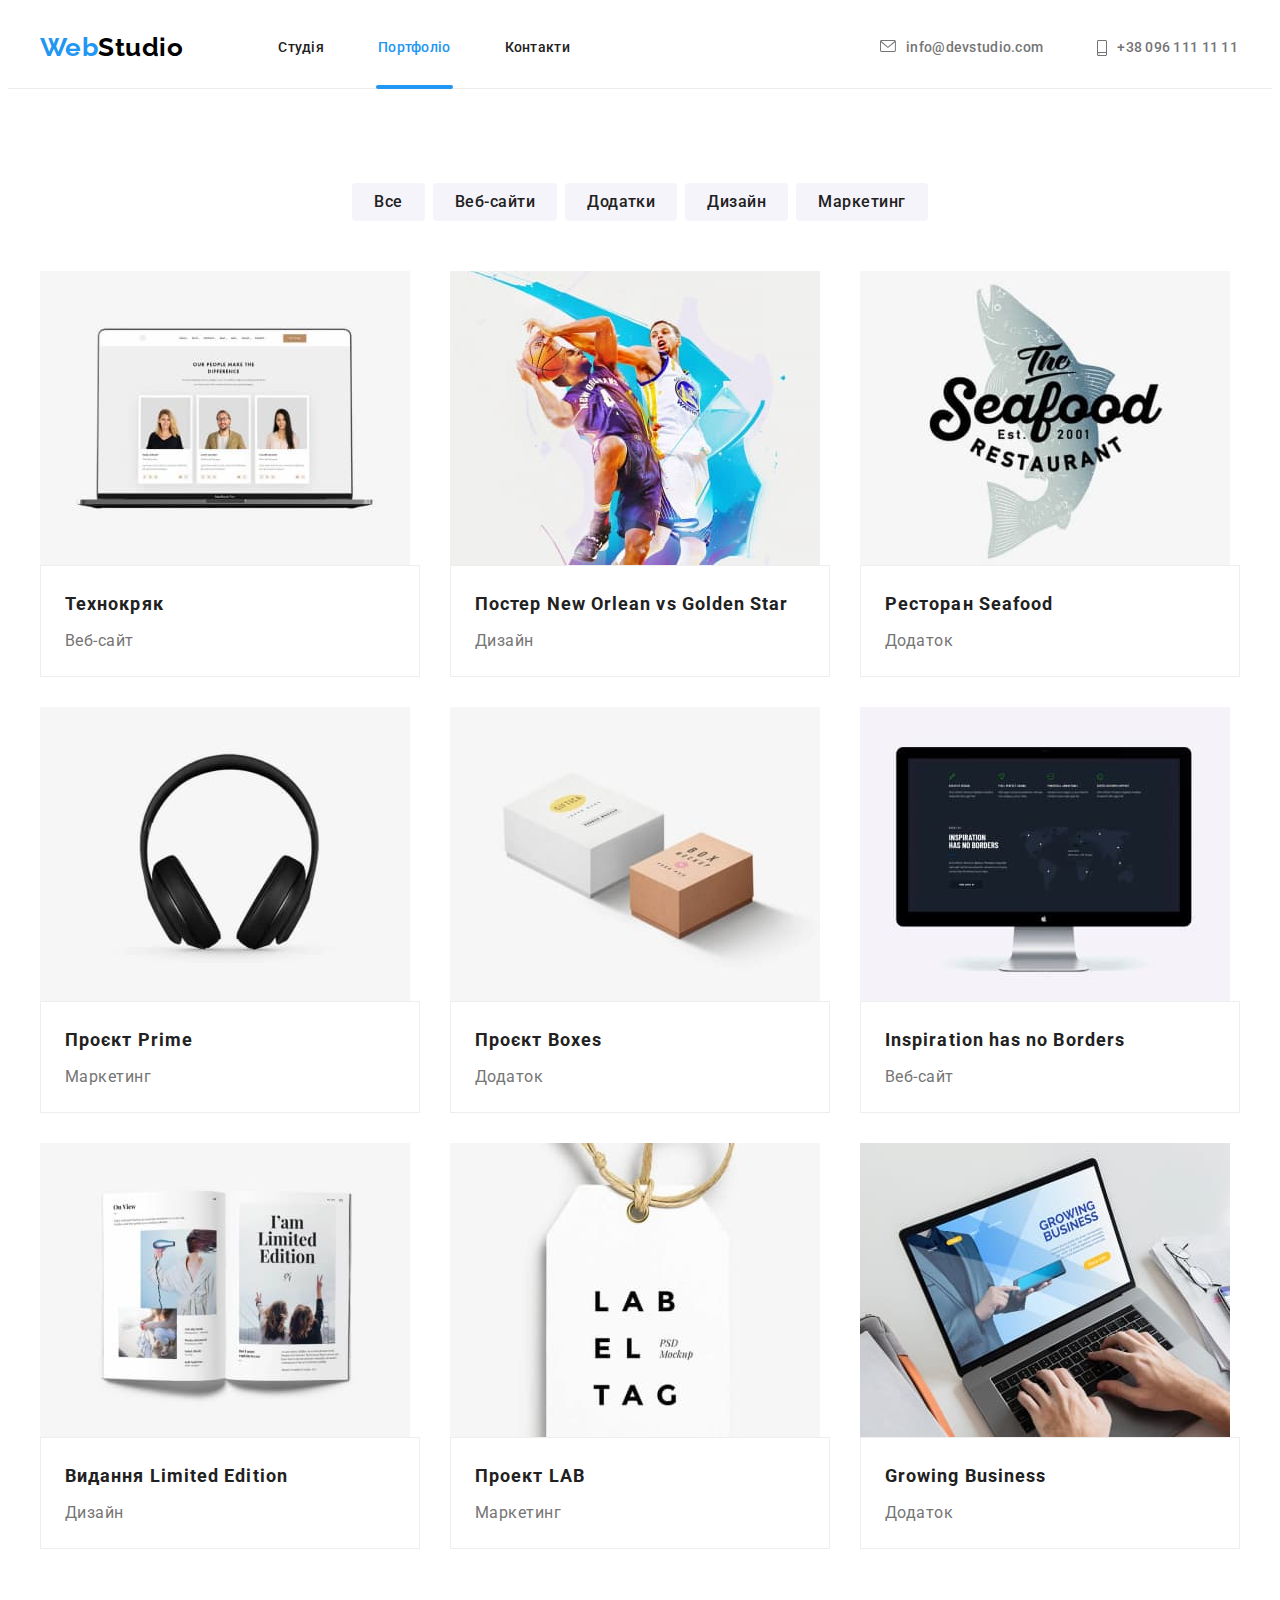
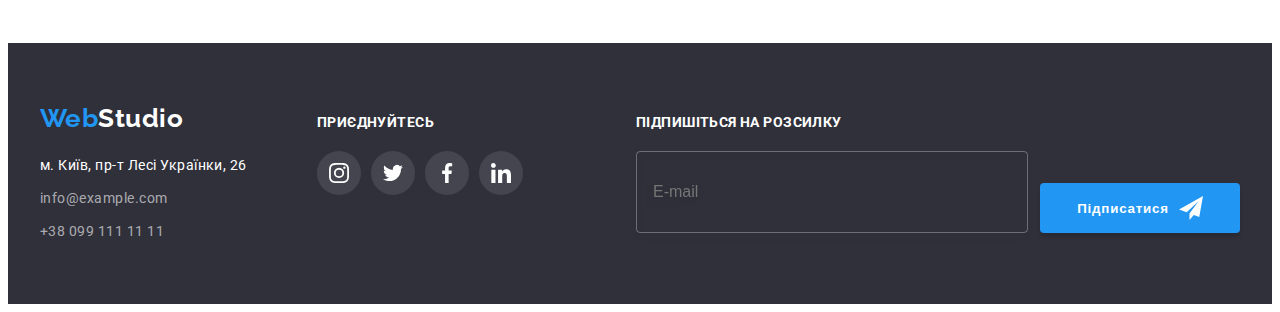
==== commit a9b552dc: "add bem footer" ====
--- a/portfolio.html
+++ b/portfolio.html
@@ -23,35 +23,35 @@
 	<body>
 		<!--  Шапка сторінки  -->
 		<header class="header">
-			<div class="container header-container">
-				<a href="./index.html" class="header-logo link"> Web<span>Studio</span> </a>
-
-				<nav class="header-nav">
-					<ul class="header-list list">
-						<li class="header-item">
-							<a href="./index.html" class="header-link link">Студія</a>
-						</li>
-						<li class="header-item">
-							<a href="./portfolio.html" class="header-link link current">Портфоліо</a>
-						</li>
-						<li class="header-item">
-							<a href="" class="header-link link">Контакти</a>
+			<div class="container header__container">
+				<a href="./index.html" class="logo header__logo link"> Web<span class="header__text">Studio</span> </a>
+
+				<nav class="navigation">
+					<ul class="navigation__list list">
+						<li class="navigation__item">
+							<a href="./index.html" class="navigation__link link">Студія</a>
+						</li>
+						<li class="navigation__item">
+							<a href="./portfolio.html" class="navigation__link link current">Портфоліо</a>
+						</li>
+						<li class="navigation__item">
+							<a href="" class="navigation__link link">Контакти</a>
 						</li>
 					</ul>
 				</nav>
 
-				<ul class="contacts-list list">
-					<li class="contacts-item">
-						<a href="mailto:info@devstudio.com" class="contacts-link link">
-							<svg class="header-contact-icon" width="16" height="12">
+				<ul class="contact__list list">
+					<li class="contact__item">
+						<a href="mailto:info@devstudio.com" class="contact__link link">
+							<svg class="contact__icon" width="16" height="12">
 								<use href="./images/icons.svg#icon-envelope"></use>
 							</svg>
 							info@devstudio.com
 						</a>
 					</li>
-					<li class="contacts-item">
-						<a href="tel:+380961111111" class="contacts-link link">
-							<svg class="header-contact-icon" width="10" height="16">
+					<li class="contact__item">
+						<a href="tel:+380961111111" class="contact__link link">
+							<svg class="contact__icon" width="10" height="16">
 								<use href="./images/icons.svg#icon-smartphone"></use>
 							</svg>
 							+38 096 111 11 11</a
@@ -274,77 +274,86 @@
 
 		<!--  Підвал  -->
 		<footer class="footer">
-			<div class="container footer-info">
-				<div class="footer-contact">
-					<a href="./index.html" class="footer-logo link"> Web<span>Studio</span> </a>
-					<address class="footer-address">
-						<ul class="footer-list list">
-							<li class="footer-item">
+			<div class="container footer__container">
+				<!-- ---------- Contacts ---------- -->
+				<div class="footer__contact">
+					<a href="./index.html" class="logo footer__logo link"> Web<span class="footer__text">Studio</span> </a>
+					<address class="address">
+						<ul class="address__list list">
+							<li class="address__item">
 								<a
 									href="https://goo.gl/maps/7Z4Gu6gyvnYNkvbY8"
 									target="_blank"
 									rel="noopener noreferrer nofollow"
-									class="footer-location link"
+									class="address__link address__link--white link"
 								>
 									м. Київ, пр-т Лесі Українки, 26
 								</a>
 							</li>
-							<li class="footer-item">
-								<a href="mailto:info@example.com" class="footer-link link">info@example.com</a>
+							<li class="address__item">
+								<a href="mailto:info@example.com" class="address__link address__link--grey link">info@example.com</a>
 							</li>
-							<li class="footer-item">
-								<a href="tel:+380991111111" class="footer-link link">+38 099 111 11 11</a>
+							<li class="address__item">
+								<a href="tel:+380991111111" class="address__link address__link--grey link">+38 099 111 11 11</a>
 							</li>
 						</ul>
 					</address>
 				</div>
-				<div class="footer-socials">
-					<h2 class="footer-title">приєднуйтесь</h2>
-
-					<ul class="footer-socials-list list">
-						<li class="footer-socials-item">
-							<a href="" class="footer-socials-link" aria-label="Instagram">
+				<!-- ---------- Socials ---------- -->
+				<div class="footer__socials">
+					<h2 class="footer__subtitle subtitle">приєднуйтесь</h2>
+
+					<ul class="socials list">
+						<li class="socials__item">
+							<a href="" class="socials__link socials__link--grey" aria-label="Instagram">
 								<span class="visually-hidden">Instagram</span>
-								<svg class="footer-social-icon" width="20" height="20">
+								<svg width="20" height="20">
 									<use href="./images/icons.svg#icon-instagram"></use>
 								</svg>
 							</a>
 						</li>
-						<li class="footer-socials-item">
-							<a href="" class="footer-socials-link" aria-label="Twitter">
+						<li class="socials__item">
+							<a href="" class="socials__link socials__link--grey" aria-label="Twitter">
 								<span class="visually-hidden">Twitter</span>
-								<svg class="footer-social-icon" width="20" height="20">
+								<svg width="20" height="20">
 									<use href="./images/icons.svg#icon-twitter"></use>
 								</svg>
 							</a>
 						</li>
-						<li class="footer-socials-item">
-							<a href="" class="footer-socials-link" aria-label="Facebook">
+						<li class="socials__item">
+							<a href="" class="socials__link socials__link--grey" aria-label="Facebook">
 								<span class="visually-hidden">Facebook</span>
-								<svg class="footer-social-icon" width="20" height="20">
+								<svg width="20" height="20">
 									<use href="./images/icons.svg#icon-facebook"></use>
 								</svg>
 							</a>
 						</li>
-						<li class="footer-socials-item">
-							<a href="" class="footer-socials-link" aria-label="Linked In">
+						<li class="socials__item">
+							<a href="" class="socials__link socials__link--grey" aria-label="Linked In">
 								<span class="visually-hidden">Linked In</span>
-								<svg class="footer-social-icon" width="20" height="20">
+								<svg width="20" height="20">
 									<use href="./images/icons.svg#icon-linkedin"></use>
 								</svg>
 							</a>
 						</li>
 					</ul>
 				</div>
-
-				<form class="footer-form">
-					<div class="footer-form-input">
-						<label for="footer-email" class="footer-title-input">Підпишіться на розсилку</label>
-						<input type="email" class="footer-input" name="email" id="footer-email" placeholder="E-mail" required />
+				<!-- ---------- Subscription ---------- -->
+				<form class="footer__subscription">
+					<div class="subscription">
+						<label for="footer-email" class="subscription__subtitle subtitle">Підпишіться на розсилку</label>
+						<input
+							type="email"
+							class="subscription__input"
+							name="email"
+							id="footer-email"
+							placeholder="E-mail"
+							required
+						/>
 					</div>
-					<button type="submit" class="footer-button">
+					<button type="submit" class="subscription__button">
 						Підписатися
-						<svg class="footer-input-icon" width="24" height="24">
+						<svg class="subscription__icon" width="24" height="24">
 							<use href="./images/icons.svg#icon-send"></use>
 						</svg>
 					</button>
--- a/css/main.min.css
+++ b/css/main.min.css
@@ -1 +1 @@
-:root{--primary-text-color: #212121;--secondary-text-color: #757575;--tertiary-text-color: #ffffff;--accent-color: #2196f3;--primary-btn-color: #2196f3;--secondary-btn-color: #f5f4fa;--logo-color: #000000;--primary-bg-color: #ffffff;--secondary-bg-color: #2f303a;--section-bg-color: #f5f4fa;--link-color: rgba(255, 255, 255, 0.6);--primary-icon-color: #afb1b8;--transition-duration: 250ms;--transition-timing-function: cubic-bezier(0.4, 0, 0.2, 1);--overlay: rgba(33, 150, 243, 0.9);--button-hover: #188ce8}h1,h2,h3,h4,h5,h6,ul,p{margin:0}ul,p{padding-left:0}img{display:block;max-width:100%;height:auto}button{border-radius:4px;border:none;cursor:pointer}body{font-family:"Roboto",sans-serif;font-size:16px;line-height:1.14;letter-spacing:.03em;color:var(--primary-text-color);background-color:var(--primary-bg-color)}.list{list-style:none}.link{text-decoration:none}.section{padding:94px 0}.visually-hidden{position:absolute;white-space:nowrap;width:1px;height:1px;overflow:hidden;border:0;padding:0;clip:rect(0 0 0 0);clip-path:inset(50%);margin:-1px}.container{width:1200px;padding-right:15px;padding-left:15px;margin:0 auto}.header-logo,.footer-logo{font-family:"Raleway",sans-serif;font-weight:700;font-size:26px;line-height:1.19;color:var(--accent-color)}.header-logo{margin-right:93px;padding-top:24px;padding-bottom:25px}.header-logo span{color:var(--logo-color)}.footer-logo{display:block;margin-bottom:20px}.footer-logo span{color:var(--tertiary-text-color)}.backdrop{position:fixed;top:0;left:0;width:100%;height:100%;background:rgba(0,0,0,.2);border:1px solid #000;visibility:visible;opacity:1;transition:visibility var(--transition-duration) var(--transition-timing-function),opacity var(--transition-duration) var(--transition-timing-function)}.backdrop.is-hidden{visibility:hidden;opacity:0;pointer-events:none}.modal{position:absolute;padding:40px;top:50%;left:50%;width:528px;min-height:581px;background:var(--primary-bg-color);box-shadow:0px 1px 3px rgba(0,0,0,.12),0px 1px 1px rgba(0,0,0,.14),0px 2px 1px rgba(0,0,0,.2);border-radius:4px;transform:translate(-50%, -50%) scale(1);transition:transform var(--transition-duration) var(--transition-timing-function),scale var(--transition-duration) var(--transition-timing-function)}.backdrop.is-hidden .modal{transform:translate(-50%, -50%) scale(0)}.btn-close{position:absolute;display:flex;justify-content:center;align-items:center;top:8px;right:8px;width:30px;height:30px;border-radius:50%;border:1px solid rgba(0,0,0,.1);background:#fff;transition:fill var(--transition-duration) var(--transition-timing-function)}.btn-close:hover,.btn-close:focus{fill:var(--accent-color)}.modal-title{margin-bottom:12px;font-weight:700;font-size:20px;line-height:1.15;text-align:center;letter-spacing:.03em;color:var(--primary-text-color)}.modal-form{display:flex;flex-direction:column}.form-field:not(:last-child){margin-bottom:10px}.modal-label{font-weight:400;font-size:12px;line-height:1.17;letter-spacing:.01em;color:var(--secondary-text-color);cursor:pointer}.input-wrap{display:flex;align-items:center;position:relative;margin-top:4px;cursor:pointer;transition:fill var(--transition-duration) var(--transition-timing-function)}.modal-input{width:100%;height:40px;padding:12px 12px 12px 42px;border:1px solid rgba(33,33,33,.2);border-radius:4px;outline:rgba(0,0,0,0);cursor:pointer;transition:border-color var(--transition-duration) var(--transition-timing-function)}.modal-input:hover,.modal-input:focus{border-color:var(--accent-color)}.modal-icon{position:absolute;left:12px;top:50%;transform:translateY(-50%);transition:fill var(--transition-duration) var(--transition-timing-function)}.modal-input:hover+.modal-icon,.modal-input:focus+.modal-icon{fill:var(--accent-color)}.textarea-field{margin-bottom:20px}.modal-textarea{width:100%;height:120px;padding:12px 16px;margin-top:4px;border:1px solid rgba(33,33,33,.2);border-radius:4px;outline:rgba(0,0,0,0);font-size:12px;line-height:1.17;letter-spacing:.01em;resize:none;cursor:pointer;transition:border-color var(--transition-duration) var(--transition-timing-function)}.modal-textarea:hover,.modal-textarea:focus{border-color:var(--accent-color)}.modal-textarea::placeholder{color:rgba(117,117,117,.5)}.check-label{display:flex;justify-content:center;align-items:center;font-size:14px;line-height:1.71;letter-spacing:.03em;color:var(--secondary-text-color)}.check-label span{display:flex;justify-content:center;align-items:center;width:16px;height:15px;border:2px solid #212121;border-radius:2px;margin-right:8px;transition:background-color var(--transition-duration) var(--transition-timing-function),border-color var(--transition-duration) var(--transition-timing-function)}.modal-check:checked+.check-label span{background-color:var(--accent-color);border-color:var(--accent-color);fill:#fff}.modal-check:focus+.check-label span{border-color:var(--accent-color)}.check-label span{fill:rgba(0,0,0,0);transition:fill var(--transition-duration) var(--transition-timing-function)}.label-policy{margin-left:8px;text-decoration-line:underline;color:var(--accent-color)}.modal-btn{min-width:200px;height:50px;padding:10px 52px;margin-top:30px;margin-left:auto;margin-right:auto;font-weight:700;font-size:16px;line-height:1.88;text-align:center;letter-spacing:.06em;color:var(--tertiary-text-color);background-color:var(--primary-btn-color);box-shadow:0px 4px 4px rgba(0,0,0,.15);transition:background-color var(--transition-duration) var(--transition-timing-function)}.modal-btn:hover,.modal-btn:focus{background-color:var(--button-hover)}.buttons-list{display:flex;justify-content:center;margin-bottom:50px}.buttons-item:not(:last-child){margin-right:8px}.portfolio-btn{display:inline-block;padding:6px 22px;font-family:inherit;font-weight:500;font-size:16px;line-height:1.63;letter-spacing:.03em;text-decoration:none;text-align:center;color:var(--primary-text-color);background-color:var(--secondary-btn-color);transition:color var(--transition-duration) var(--transition-timing-function),background-color var(--transition-duration) var(--transition-timing-function),box-shadow var(--transition-duration) var(--transition-timing-function)}.portfolio-btn:hover,.portfolio-btn:focus{color:var(--tertiary-text-color);background-color:var(--primary-btn-color);box-shadow:0px 3px 1px rgba(0,0,0,.1),0px 1px 2px rgba(0,0,0,.08),0px 2px 2px rgba(0,0,0,.12)}.header{border-bottom:1px solid #ececec}.header-container{display:flex;align-items:center}.header-nav{display:flex;align-items:center}.header-list{display:flex}.header-list .current{position:relative;color:var(--accent-color)}.header-list .current::after{display:block;content:"";position:absolute;left:0;bottom:-1px;width:100%;height:4px;border-radius:2px;background-color:var(--accent-color)}.header-item:not(:last-child){margin-right:50px}.header-link,.contacts-link{display:flex;padding-top:32px;padding-right:2px;padding-left:2px;padding-bottom:32px;font-weight:500;font-size:14px;letter-spacing:.02em}.header-link{color:var(--primary-text-color);transition:color var(--transition-duration) var(--transition-timing-function)}.header-link:hover,.header-link:focus{color:var(--accent-color)}.contacts-list{display:flex;margin-left:auto}.contacts-item+.contacts-item{margin-left:50px}.contacts-link{font-style:normal;color:var(--secondary-text-color);transition:color var(--transition-duration) var(--transition-timing-function)}.contacts-link:hover,.contacts-link:focus{color:var(--accent-color)}.header-contact-icon{fill:currentColor;margin-right:10px}.hero{max-width:1600px;min-height:600px;margin-right:auto;margin-left:auto;padding-top:200px;padding-bottom:200px;text-align:center;background-color:#c4c4c4;background-image:linear-gradient(to right, rgba(47, 48, 58, 0.4), rgba(47, 48, 58, 0.4)),url(../images/hero.jpg);background-repeat:no-repeat;background-position:center;background-size:cover}.hero-title{width:696px;margin-left:auto;margin-right:auto;margin-bottom:30px;font-weight:900;font-size:44px;line-height:1.36;letter-spacing:.06em;text-transform:uppercase;color:var(--tertiary-text-color)}.hero-btn{display:inline-block;min-width:216px;padding:10px 32px;font-family:inherit;font-weight:700;font-size:16px;line-height:1.88;letter-spacing:.06em;text-decoration:none;color:var(--tertiary-text-color);background-color:var(--primary-btn-color);filter:drop-shadow(0px 4px 4px rgba(0, 0, 0, 0.15));transition:background-color var(--transition-duration) var(--transition-timing-function)}.hero-btn:hover,.hero-btn:focus{background-color:var(--button-hover)}.features{color:var(--secondary-text-color)}.features-list{display:flex}.features-item{width:calc((100% - 90px)/4)}.features-item:not(:last-child){margin-right:30px}.features-item-icon{display:flex;justify-content:center;align-items:center;height:120px;margin-bottom:30px;border-radius:4px;background-color:var(--section-bg-color)}.feature-title,.label{font-size:14px;text-transform:uppercase;color:var(--primary-text-color)}.feature-title{margin-bottom:10px}.features-text{font-size:14px;line-height:1.71}.abaut{padding-top:0;text-align:center}.title{margin-bottom:50px;font-size:36px;line-height:1.17}.abaut-list{display:flex;justify-content:space-between}.abaut-item{position:relative}.label{position:absolute;display:flex;justify-content:center;align-items:center;bottom:0;width:100%;height:70px;color:var(--tertiary-text-color);background-color:rgba(47,48,58,.8)}.team{line-height:1.19;text-align:center;background-color:var(--section-bg-color)}.team-list{display:flex;justify-content:space-between}.team-item{width:270px;border-radius:0px 0px 4px 4px;background-color:var(--primary-bg-color);box-shadow:0px 1px 3px rgba(0,0,0,.12),0px 1px 1px rgba(0,0,0,.14),0px 2px 1px rgba(0,0,0,.2)}.team-info{padding:30px 32px;text-align:center}.team-title{margin-bottom:10px;font-weight:500;font-size:16px}.team-text{color:var(--secondary-text-color);margin-bottom:16px}.team-social-list{display:flex}.team-social-item{width:44px;height:44px}.team-social-item:not(:last-child){margin-right:10px}.team-social-link{display:flex;justify-content:center;align-items:center;width:100%;height:100%;border-radius:50%;fill:var(--primary-icon-color);transition:background-color var(--transition-duration) var(--transition-timing-function),fill var(--transition-duration) var(--transition-timing-function)}.team-social-link:hover,.team-social-link:focus{background-color:var(--accent-color);fill:#fff}.clients{text-align:center}.clients-list{display:flex}.clients-item{width:170px;height:92px}.clients-item:not(:last-child){margin-right:30px}.clients-link{display:flex;justify-content:center;align-items:center;width:100%;height:100%;border:1px solid var(--primary-icon-color);border-radius:4px;fill:var(--primary-icon-color);transition:border-color var(--transition-duration) var(--transition-timing-function),fill var(--transition-duration) var(--transition-timing-function)}.clients-link:hover,.clients-link:focus{border-color:var(--accent-color);fill:var(--accent-color)}.projects-list{display:flex;flex-wrap:wrap}.project-item{flex-basis:calc((100% - 60px)/3)}.project-item:not(:nth-child(3n)){margin-right:30px}.project-item:not(:nth-last-child(-n+3)){margin-bottom:30px}.project-link{display:block;transition:box-shadow var(--transition-duration) var(--transition-timing-function)}.project-overlay{position:relative;overflow:hidden}.project-text{position:absolute;padding:63px 24px;top:0;left:0;width:100%;height:100%;color:var(--tertiary-text-color);background-color:var(--overlay);font-size:18px;line-height:1.56;letter-spacing:.03em;transform:translateY(100%);transition:transform var(--transition-duration) var(--transition-timing-function)}.project-link:hover .project-text,.project-link:focus .project-text{box-shadow:0px 1px 1px rgba(0,0,0,.12),0px 4px 4px rgba(0,0,0,.06),1px 4px 6px rgba(0,0,0,.16);transform:translateY(0)}.project-info{padding:20px 24px;border:1px solid #eee}.projects-title{margin-bottom:4px;font-size:18px;line-height:2;letter-spacing:.06em;color:var(--primary-text-color)}.projects-text{line-height:1.88;color:var(--secondary-text-color)}.footer{padding-top:60px;padding-bottom:60px;background-color:var(--secondary-bg-color)}.footer-info{display:flex;align-items:baseline}.footer-contact{margin-right:70px}.footer-item:not(:last-child){margin-bottom:9px}.footer-location,.footer-link{font-style:normal;font-size:14px;line-height:1.71}.footer-location{color:var(--tertiary-text-color);transition:color var(--transition-duration) var(--transition-timing-function)}.footer-location:hover,.footer-location:focus{color:var(--accent-color)}.footer-link{color:rgba(255,255,255,.6);transition:color var(--transition-duration) var(--transition-timing-function)}.footer-link:hover,.footer-link:focus{color:var(--accent-color)}.footer-title{margin-bottom:20px;font-size:14px;text-transform:uppercase;color:var(--tertiary-text-color)}.footer-socials-list{display:flex}.footer-socials-item{width:44px;height:44px}.footer-socials-item:not(:last-child){margin-right:10px}.footer-socials-link{display:flex;justify-content:center;align-items:center;width:100%;height:100%;border-radius:50%;fill:var(--tertiary-text-color);background-color:rgba(255,255,255,.1);transition:background-color var(--transition-duration) var(--transition-timing-function)}.footer-socials-link:hover,.footer-socials-link:focus{background-color:var(--accent-color)}.footer-form{display:flex;align-items:flex-end;margin-left:auto}.footer-form-input{display:flex;flex-direction:column}.footer-title-input{display:inline-block;margin-bottom:20px;font-weight:700;font-size:14px;text-transform:uppercase;color:var(--tertiary-text-color);cursor:pointer}.footer-input{padding:15px 16px;width:358px;height:50px;border:1px solid rgba(255,255,255,.3);filter:drop-shadow(0px 4px 4px rgba(0, 0, 0, 0.15));border-radius:4px;font-weight:400;font-size:16px;line-height:1.25;color:var(--link-color);background-color:rgba(0,0,0,0)}.footer-button{display:flex;justify-content:center;align-items:center;min-width:200px;height:50px;margin-left:12px;font-weight:700;line-height:1.88;letter-spacing:.06em;color:var(--tertiary-text-color);background-color:var(--primary-btn-color);box-shadow:0px 4px 4px rgba(0,0,0,.15);transition:background-color var(--transition-duration) var(--transition-timing-function)}.footer-button:hover,.footer-button:focus{background-color:var(--button-hover)}.footer-input-icon{margin-left:10px;fill:#fff}/*# sourceMappingURL=main.min.css.map */+h1,h2,h3,h4,h5,h6,ul,p{margin:0}ul,p{padding-left:0}img{display:block;max-width:100%;height:auto}button{border-radius:4px;border:none;cursor:pointer}body{font-family:"Roboto",sans-serif;font-size:16px;line-height:1.14;letter-spacing:.03em;color:#212121;background-color:#fff}.list{list-style:none}.link{text-decoration:none}.section{padding:94px 0}.visually-hidden{position:absolute;white-space:nowrap;width:1px;height:1px;overflow:hidden;border:0;padding:0;clip:rect(0 0 0 0);clip-path:inset(50%);margin:-1px}.container{width:1200px;padding-right:15px;padding-left:15px;margin:0 auto}.logo{font-family:"Raleway",sans-serif;font-weight:700;font-size:26px;line-height:1.19;color:#2196f3}.header__logo{margin-right:93px;padding-top:24px;padding-bottom:25px}.header__text{color:#000}.footer__logo{display:block;margin-bottom:20px}.footer__text{color:#fff}.backdrop{position:fixed;top:0;left:0;width:100%;height:100%;background:rgba(0,0,0,.2);border:1px solid #000;visibility:visible;opacity:1;transition:visibility 250ms cubic-bezier(0.4, 0, 0.2, 1),opacity 250ms cubic-bezier(0.4, 0, 0.2, 1)}.backdrop.is-hidden{visibility:hidden;opacity:0;pointer-events:none}.modal{position:absolute;padding:40px;top:50%;left:50%;width:528px;min-height:581px;background:#fff;box-shadow:0px 1px 3px rgba(0,0,0,.12),0px 1px 1px rgba(0,0,0,.14),0px 2px 1px rgba(0,0,0,.2);border-radius:4px;transform:translate(-50%, -50%) scale(1);transition:transform 250ms cubic-bezier(0.4, 0, 0.2, 1),scale 250ms cubic-bezier(0.4, 0, 0.2, 1)}.backdrop.is-hidden .modal{transform:translate(-50%, -50%) scale(0)}.btn-close{position:absolute;display:flex;justify-content:center;align-items:center;top:8px;right:8px;width:30px;height:30px;border-radius:50%;border:1px solid rgba(0,0,0,.1);background:#fff;transition:fill 250ms cubic-bezier(0.4, 0, 0.2, 1)}.btn-close:hover,.btn-close:focus{fill:#2196f3}.modal-title{margin-bottom:12px;font-weight:700;font-size:20px;line-height:1.15;letter-spacing:.03em;text-align:center;color:#212121}.modal-form{display:flex;flex-direction:column}.form-field:not(:last-child){margin-bottom:10px}.modal-label{font-weight:400;font-size:12px;line-height:1.17;letter-spacing:.01em;color:#757575;cursor:pointer}.input-wrap{display:flex;align-items:center;position:relative;margin-top:4px;cursor:pointer;transition:fill 250ms cubic-bezier(0.4, 0, 0.2, 1)}.modal-input{width:100%;height:40px;padding:12px 12px 12px 42px;border:1px solid rgba(33,33,33,.2);border-radius:4px;outline:rgba(0,0,0,0);cursor:pointer;transition:border-color 250ms cubic-bezier(0.4, 0, 0.2, 1)}.modal-input:hover,.modal-input:focus{border-color:#2196f3}.modal-icon{position:absolute;left:12px;top:50%;transform:translateY(-50%);transition:fill 250ms cubic-bezier(0.4, 0, 0.2, 1)}.modal-input:hover+.modal-icon,.modal-input:focus+.modal-icon{fill:#2196f3}.textarea-field{margin-bottom:20px}.modal-textarea{width:100%;height:120px;padding:12px 16px;margin-top:4px;border:1px solid rgba(33,33,33,.2);border-radius:4px;outline:rgba(0,0,0,0);font-size:12px;line-height:1.17;letter-spacing:.01em;resize:none;cursor:pointer;transition:border-color 250ms cubic-bezier(0.4, 0, 0.2, 1)}.modal-textarea:hover,.modal-textarea:focus{border-color:#2196f3}.modal-textarea::placeholder{color:rgba(117,117,117,.5)}.check-label{display:flex;justify-content:center;align-items:center;font-size:14px;line-height:1.71;letter-spacing:.03em;color:#757575}.check-label span{display:flex;justify-content:center;align-items:center;width:16px;height:15px;border:2px solid #212121;border-radius:2px;margin-right:8px;transition:background-color 250ms cubic-bezier(0.4, 0, 0.2, 1),border-color 250ms cubic-bezier(0.4, 0, 0.2, 1)}.modal-check:checked+.check-label span{background-color:#2196f3;border-color:#2196f3;fill:#fff}.modal-check:focus+.check-label span{border-color:#2196f3}.check-label span{fill:rgba(0,0,0,0);transition:fill 250ms cubic-bezier(0.4, 0, 0.2, 1)}.label-policy{margin-left:8px;text-decoration-line:underline;color:#2196f3}.modal-btn{min-width:200px;height:50px;padding:10px 52px;margin-top:30px;margin-left:auto;margin-right:auto;font-weight:700;font-size:16px;line-height:1.88;letter-spacing:.06em;text-align:center;color:#fff;background-color:#2196f3;box-shadow:0px 4px 4px rgba(0,0,0,.15);transition:background-color 250ms cubic-bezier(0.4, 0, 0.2, 1)}.modal-btn:hover,.modal-btn:focus{background-color:#188ce8}.title{margin-bottom:50px;font-size:36px;line-height:1.17}.subtitle{font-weight:700;font-size:14px;line-height:1.14;letter-spacing:.03em;text-transform:uppercase}.socials{display:flex}.socials__item{width:44px;height:44px}.socials__item:not(:last-child){margin-right:10px}.socials__link{display:flex;justify-content:center;align-items:center;width:100%;height:100%;border-radius:50%}.buttons-list{display:flex;justify-content:center;margin-bottom:50px}.buttons-item:not(:last-child){margin-right:8px}.portfolio-btn{display:inline-block;padding:6px 22px;font-family:inherit;font-weight:500;font-size:16px;line-height:1.63;letter-spacing:.03em;text-decoration:none;text-align:center;color:#212121;background-color:#f5f4fa;transition:color 250ms cubic-bezier(0.4, 0, 0.2, 1),background-color 250ms cubic-bezier(0.4, 0, 0.2, 1),box-shadow 250ms cubic-bezier(0.4, 0, 0.2, 1)}.portfolio-btn:hover,.portfolio-btn:focus{color:#fff;background-color:#2196f3;box-shadow:0px 3px 1px rgba(0,0,0,.1),0px 1px 2px rgba(0,0,0,.08),0px 2px 2px rgba(0,0,0,.12)}.header{border-bottom:1px solid #ececec}.header__container{display:flex;align-items:center}.navigation{display:flex;align-items:center}.navigation__list{display:flex}.navigation__list .current{position:relative;color:#2196f3}.navigation__list .current::after{display:block;content:"";position:absolute;left:0;bottom:-1px;width:100%;height:4px;border-radius:2px;background-color:#2196f3}.navigation__item:not(:last-child){margin-right:50px}.navigation__link,.contact__link{display:flex;padding-top:32px;padding-right:2px;padding-left:2px;padding-bottom:32px;font-weight:500;font-size:14px;letter-spacing:.02em}.navigation__link{color:#212121;transition:color 250ms cubic-bezier(0.4, 0, 0.2, 1)}.navigation__link:hover,.navigation__link:focus{color:#2196f3}.contact__list{display:flex;margin-left:auto}.contact__item+.contact__item{margin-left:50px}.contact__link{font-style:normal;color:#757575;transition:color 250ms cubic-bezier(0.4, 0, 0.2, 1)}.contact__link:hover,.contact__link:focus{color:#2196f3}.contact__icon{fill:currentColor;margin-right:10px}.hero{max-width:1600px;min-height:600px;margin-right:auto;margin-left:auto;padding-top:200px;padding-bottom:200px;text-align:center;background-color:#c4c4c4;background-image:linear-gradient(to right, rgba(47, 48, 58, 0.4), rgba(47, 48, 58, 0.4)),url(../images/hero.jpg);background-repeat:no-repeat;background-position:center;background-size:cover}.hero__title{width:696px;margin-left:auto;margin-right:auto;margin-bottom:30px;font-weight:900;font-size:44px;line-height:1.36;letter-spacing:.06em;text-transform:uppercase;color:#fff}.hero__btn{display:inline-block;min-width:216px;padding:10px 32px;font-family:inherit;font-weight:700;font-size:16px;line-height:1.88;letter-spacing:.06em;text-decoration:none;color:#fff;background-color:#2196f3;filter:drop-shadow(0px 4px 4px rgba(0, 0, 0, 0.15));transition:background-color 250ms cubic-bezier(0.4, 0, 0.2, 1)}.hero__btn:hover,.hero__btn:focus{background-color:#188ce8}.features__list{display:flex}.features__item{width:calc((100% - 90px)/4)}.features__item:not(:last-child){margin-right:30px}.features__wrap{display:flex;justify-content:center;align-items:center;height:120px;margin-bottom:30px;border-radius:4px;background-color:#f5f4fa}.features__subtitle{color:#212121;margin-bottom:10px}.features__text{font-size:14px;line-height:1.71;color:#757575}.work{padding-top:0;text-align:center}.work__title{margin-bottom:50px}.work__list{display:flex;justify-content:space-between}.work__item{position:relative}.work__subtitle{position:absolute;display:flex;justify-content:center;align-items:center;bottom:0;width:100%;height:70px;color:#fff;background-color:rgba(47,48,58,.8)}.team{line-height:1.19;text-align:center;background-color:#f5f4fa}.team__title{margin-bottom:50px}.card-list{display:flex;justify-content:space-between}.card-list__item{width:270px;border-radius:0px 0px 4px 4px;background-color:#fff;box-shadow:0px 1px 3px rgba(0,0,0,.12),0px 1px 1px rgba(0,0,0,.14),0px 2px 1px rgba(0,0,0,.2)}.card-list__wrap{padding:30px 32px;text-align:center}.card-list__title{margin-bottom:10px;font-weight:500;font-size:16px}.card-list__text{color:#757575;margin-bottom:16px}.socials__link--white{fill:#afb1b8;transition:background-color 250ms cubic-bezier(0.4, 0, 0.2, 1),fill 250ms cubic-bezier(0.4, 0, 0.2, 1)}.socials__link--white:hover,.socials__link--white:focus{background-color:#2196f3;fill:#fff}.clients{text-align:center}.clients__title{margin-bottom:50px}.clients__list{display:flex}.clients__item{width:170px;height:92px}.clients__item:not(:last-child){margin-right:30px}.clients__link{display:flex;justify-content:center;align-items:center;width:100%;height:100%;border:1px solid #afb1b8;border-radius:4px;fill:#afb1b8;transition:border-color 250ms cubic-bezier(0.4, 0, 0.2, 1),fill 250ms cubic-bezier(0.4, 0, 0.2, 1)}.clients__link:hover,.clients__link:focus{border-color:#2196f3;fill:#2196f3}.projects-list{display:flex;flex-wrap:wrap}.project-item{flex-basis:calc((100% - 60px)/3)}.project-item:not(:nth-child(3n)){margin-right:30px}.project-item:not(:nth-last-child(-n+3)){margin-bottom:30px}.project-link{display:block;transition:box-shadow 250ms cubic-bezier(0.4, 0, 0.2, 1)}.project-overlay{position:relative;overflow:hidden}.project-text{position:absolute;padding:63px 24px;top:0;left:0;width:100%;height:100%;color:#fff;background-color:rgba(33,150,243,.9);font-size:18px;line-height:1.56;letter-spacing:.03em;transform:translateY(100%);transition:transform 250ms cubic-bezier(0.4, 0, 0.2, 1)}.project-link:hover .project-text,.project-link:focus .project-text{box-shadow:0px 1px 1px rgba(0,0,0,.12),0px 4px 4px rgba(0,0,0,.06),1px 4px 6px rgba(0,0,0,.16);transform:translateY(0)}.project-info{padding:20px 24px;border:1px solid #eee}.projects-title{margin-bottom:4px;font-size:18px;line-height:2;letter-spacing:.06em;color:#212121}.projects-text{line-height:1.88;color:#757575}.footer{padding-top:60px;padding-bottom:60px;background-color:#2f303a}.footer__container{display:flex;align-items:baseline}.address__item:not(:last-child){margin-bottom:9px}.address__link{font-style:normal;font-size:14px;line-height:1.71}.address__link--white{color:#fff;transition:color 250ms cubic-bezier(0.4, 0, 0.2, 1)}.address__link--white:hover,.address__link--white:focus{color:#2196f3}.address__link--grey{color:rgba(255,255,255,.6);transition:color 250ms cubic-bezier(0.4, 0, 0.2, 1)}.address__link--grey:hover,.address__link--grey:focus{color:#2196f3}.footer__subtitle{margin-bottom:20px;color:#fff}.footer__socials{margin-left:70px}.socials__link--grey{fill:#fff;background-color:rgba(255,255,255,.1);transition:background-color 250ms cubic-bezier(0.4, 0, 0.2, 1)}.socials__link--grey:hover,.socials__link--grey:focus{background-color:#2196f3}.footer__subscription{display:flex;align-items:flex-end;margin-left:auto}.subscription{display:flex;flex-direction:column}.subscription__subtitle{display:inline-block;margin-bottom:20px;color:#fff;cursor:pointer}.subscription__input{padding:15px 16px;width:358px;height:50px;border:1px solid rgba(255,255,255,.3);filter:drop-shadow(0px 4px 4px rgba(0, 0, 0, 0.15));border-radius:4px;font-weight:400;font-size:16px;line-height:1.25;color:rgba(255,255,255,.6);background-color:rgba(0,0,0,0)}.subscription__button{display:flex;justify-content:center;align-items:center;min-width:200px;height:50px;margin-left:12px;font-weight:700;line-height:1.88;letter-spacing:.06em;color:#fff;background-color:#2196f3;box-shadow:0px 4px 4px rgba(0,0,0,.15);transition:background-color 250ms cubic-bezier(0.4, 0, 0.2, 1)}.subscription__button:hover,.subscription__button:focus{background-color:#188ce8}.subscription__icon{margin-left:10px;fill:#fff}/*# sourceMappingURL=main.min.css.map */